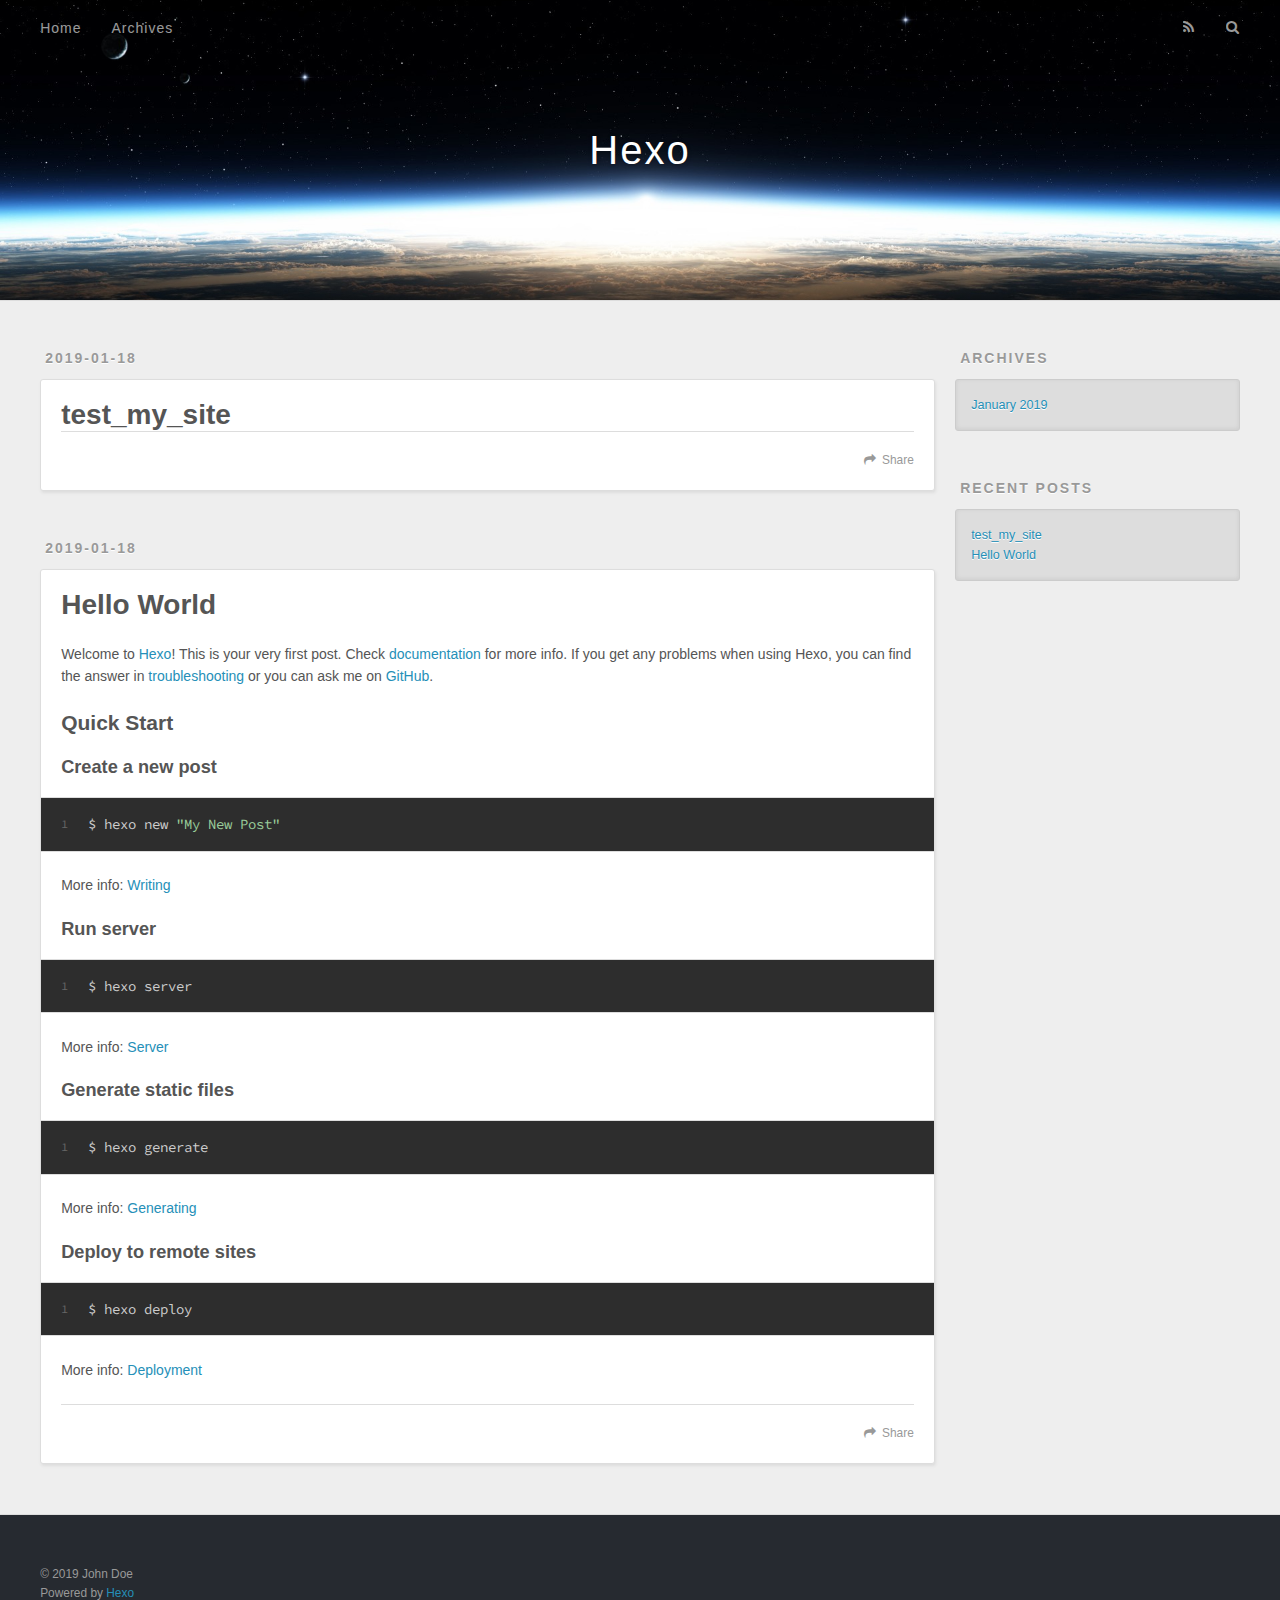
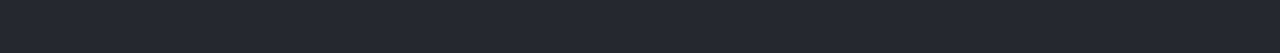
==== index.html @ 7ebee7bf "Site updated: 2019-01-18 16:05:52" ====
<!DOCTYPE html>
<html>
<head><meta name="generator" content="Hexo 3.8.0">
  <meta charset="utf-8">
  

  
  <title>Hexo</title>
  <meta name="viewport" content="width=device-width, initial-scale=1, maximum-scale=1">
  <meta property="og:type" content="website">
<meta property="og:title" content="Hexo">
<meta property="og:url" content="http://yoursite.com/index.html">
<meta property="og:site_name" content="Hexo">
<meta property="og:locale" content="default">
<meta name="twitter:card" content="summary">
<meta name="twitter:title" content="Hexo">
  
    <link rel="alternate" href="/atom.xml" title="Hexo" type="application/atom+xml">
  
  
    <link rel="icon" href="/favicon.png">
  
  
    <link href="//fonts.googleapis.com/css?family=Source+Code+Pro" rel="stylesheet" type="text/css">
  
  <link rel="stylesheet" href="/css/style.css">
</head>
</html>
<body>
  <div id="container">
    <div id="wrap">
      <header id="header">
  <div id="banner"></div>
  <div id="header-outer" class="outer">
    <div id="header-title" class="inner">
      <h1 id="logo-wrap">
        <a href="/" id="logo">Hexo</a>
      </h1>
      
    </div>
    <div id="header-inner" class="inner">
      <nav id="main-nav">
        <a id="main-nav-toggle" class="nav-icon"></a>
        
          <a class="main-nav-link" href="/">Home</a>
        
          <a class="main-nav-link" href="/archives">Archives</a>
        
      </nav>
      <nav id="sub-nav">
        
          <a id="nav-rss-link" class="nav-icon" href="/atom.xml" title="RSS Feed"></a>
        
        <a id="nav-search-btn" class="nav-icon" title="Search"></a>
      </nav>
      <div id="search-form-wrap">
        <form action="//google.com/search" method="get" accept-charset="UTF-8" class="search-form"><input type="search" name="q" class="search-form-input" placeholder="Search"><button type="submit" class="search-form-submit">&#xF002;</button><input type="hidden" name="sitesearch" value="http://yoursite.com"></form>
      </div>
    </div>
  </div>
</header>
      <div class="outer">
        <section id="main">
  
    <article id="post-test-my-site" class="article article-type-post" itemscope="" itemprop="blogPost">
  <div class="article-meta">
    <a href="/2019/01/18/test-my-site/" class="article-date">
  <time datetime="2019-01-18T02:14:24.000Z" itemprop="datePublished">2019-01-18</time>
</a>
    
  </div>
  <div class="article-inner">
    
    
      <header class="article-header">
        
  
    <h1 itemprop="name">
      <a class="article-title" href="/2019/01/18/test-my-site/">test_my_site</a>
    </h1>
  

      </header>
    
    <div class="article-entry" itemprop="articleBody">
      
        
      
    </div>
    <footer class="article-footer">
      <a data-url="http://yoursite.com/2019/01/18/test-my-site/" data-id="cjr1reoym0001m0z6n7vtz4sy" class="article-share-link">Share</a>
      
      
    </footer>
  </div>
  
</article>


  
    <article id="post-hello-world" class="article article-type-post" itemscope="" itemprop="blogPost">
  <div class="article-meta">
    <a href="/2019/01/18/hello-world/" class="article-date">
  <time datetime="2019-01-18T02:12:15.030Z" itemprop="datePublished">2019-01-18</time>
</a>
    
  </div>
  <div class="article-inner">
    
    
      <header class="article-header">
        
  
    <h1 itemprop="name">
      <a class="article-title" href="/2019/01/18/hello-world/">Hello World</a>
    </h1>
  

      </header>
    
    <div class="article-entry" itemprop="articleBody">
      
        <p>Welcome to <a href="https://hexo.io/" target="_blank" rel="noopener">Hexo</a>! This is your very first post. Check <a href="https://hexo.io/docs/" target="_blank" rel="noopener">documentation</a> for more info. If you get any problems when using Hexo, you can find the answer in <a href="https://hexo.io/docs/troubleshooting.html" target="_blank" rel="noopener">troubleshooting</a> or you can ask me on <a href="https://github.com/hexojs/hexo/issues" target="_blank" rel="noopener">GitHub</a>.</p>
<h2 id="Quick-Start"><a href="#Quick-Start" class="headerlink" title="Quick Start"></a>Quick Start</h2><h3 id="Create-a-new-post"><a href="#Create-a-new-post" class="headerlink" title="Create a new post"></a>Create a new post</h3><figure class="highlight bash"><table><tr><td class="gutter"><pre><span class="line">1</span><br></pre></td><td class="code"><pre><span class="line">$ hexo new <span class="string">"My New Post"</span></span><br></pre></td></tr></table></figure>
<p>More info: <a href="https://hexo.io/docs/writing.html" target="_blank" rel="noopener">Writing</a></p>
<h3 id="Run-server"><a href="#Run-server" class="headerlink" title="Run server"></a>Run server</h3><figure class="highlight bash"><table><tr><td class="gutter"><pre><span class="line">1</span><br></pre></td><td class="code"><pre><span class="line">$ hexo server</span><br></pre></td></tr></table></figure>
<p>More info: <a href="https://hexo.io/docs/server.html" target="_blank" rel="noopener">Server</a></p>
<h3 id="Generate-static-files"><a href="#Generate-static-files" class="headerlink" title="Generate static files"></a>Generate static files</h3><figure class="highlight bash"><table><tr><td class="gutter"><pre><span class="line">1</span><br></pre></td><td class="code"><pre><span class="line">$ hexo generate</span><br></pre></td></tr></table></figure>
<p>More info: <a href="https://hexo.io/docs/generating.html" target="_blank" rel="noopener">Generating</a></p>
<h3 id="Deploy-to-remote-sites"><a href="#Deploy-to-remote-sites" class="headerlink" title="Deploy to remote sites"></a>Deploy to remote sites</h3><figure class="highlight bash"><table><tr><td class="gutter"><pre><span class="line">1</span><br></pre></td><td class="code"><pre><span class="line">$ hexo deploy</span><br></pre></td></tr></table></figure>
<p>More info: <a href="https://hexo.io/docs/deployment.html" target="_blank" rel="noopener">Deployment</a></p>

      
    </div>
    <footer class="article-footer">
      <a data-url="http://yoursite.com/2019/01/18/hello-world/" data-id="cjr1reoye0000m0z6rgngy8fn" class="article-share-link">Share</a>
      
      
    </footer>
  </div>
  
</article>


  


</section>
        
          <aside id="sidebar">
  
    

  
    

  
    
  
    
  <div class="widget-wrap">
    <h3 class="widget-title">Archives</h3>
    <div class="widget">
      <ul class="archive-list"><li class="archive-list-item"><a class="archive-list-link" href="/archives/2019/01/">January 2019</a></li></ul>
    </div>
  </div>


  
    
  <div class="widget-wrap">
    <h3 class="widget-title">Recent Posts</h3>
    <div class="widget">
      <ul>
        
          <li>
            <a href="/2019/01/18/test-my-site/">test_my_site</a>
          </li>
        
          <li>
            <a href="/2019/01/18/hello-world/">Hello World</a>
          </li>
        
      </ul>
    </div>
  </div>

  
</aside>
        
      </div>
      <footer id="footer">
  
  <div class="outer">
    <div id="footer-info" class="inner">
      &copy; 2019 John Doe<br>
      Powered by <a href="http://hexo.io/" target="_blank">Hexo</a>
    </div>
  </div>
</footer>
    </div>
    <nav id="mobile-nav">
  
    <a href="/" class="mobile-nav-link">Home</a>
  
    <a href="/archives" class="mobile-nav-link">Archives</a>
  
</nav>
    

<script src="//ajax.googleapis.com/ajax/libs/jquery/2.0.3/jquery.min.js"></script>


  <link rel="stylesheet" href="/fancybox/jquery.fancybox.css">
  <script src="/fancybox/jquery.fancybox.pack.js"></script>


<script src="/js/script.js"></script>



  </div>
</body>
</html>
---- css/style.css ----
body {
  width: 100%;
}
body:before,
body:after {
  content: "";
  display: table;
}
body:after {
  clear: both;
}
html,
body,
div,
span,
applet,
object,
iframe,
h1,
h2,
h3,
h4,
h5,
h6,
p,
blockquote,
pre,
a,
abbr,
acronym,
address,
big,
cite,
code,
del,
dfn,
em,
img,
ins,
kbd,
q,
s,
samp,
small,
strike,
strong,
sub,
sup,
tt,
var,
dl,
dt,
dd,
ol,
ul,
li,
fieldset,
form,
label,
legend,
table,
caption,
tbody,
tfoot,
thead,
tr,
th,
td {
  margin: 0;
  padding: 0;
  border: 0;
  outline: 0;
  font-weight: inherit;
  font-style: inherit;
  font-family: inherit;
  font-size: 100%;
  vertical-align: baseline;
}
body {
  line-height: 1;
  color: #000;
  background: #fff;
}
ol,
ul {
  list-style: none;
}
table {
  border-collapse: separate;
  border-spacing: 0;
  vertical-align: middle;
}
caption,
th,
td {
  text-align: left;
  font-weight: normal;
  vertical-align: middle;
}
a img {
  border: none;
}
input,
button {
  margin: 0;
  padding: 0;
}
input::-moz-focus-inner,
button::-moz-focus-inner {
  border: 0;
  padding: 0;
}
@font-face {
  font-family: FontAwesome;
  font-style: normal;
  font-weight: normal;
  src: url("fonts/fontawesome-webfont.eot?v=#4.0.3");
  src: url("fonts/fontawesome-webfont.eot?#iefix&v=#4.0.3") format("embedded-opentype"), url("fonts/fontawesome-webfont.woff?v=#4.0.3") format("woff"), url("fonts/fontawesome-webfont.ttf?v=#4.0.3") format("truetype"), url("fonts/fontawesome-webfont.svg#fontawesomeregular?v=#4.0.3") format("svg");
}
html,
body,
#container {
  height: 100%;
}
body {
  background: #eee;
  font: 14px -apple-system, BlinkMacSystemFont, "Segoe UI", "Roboto", "Oxygen", "Ubuntu", "Cantarell", "Fira Sans", "Droid Sans", "Helvetica Neue", sans-serif;
  -webkit-text-size-adjust: 100%;
}
.outer {
  max-width: 1220px;
  margin: 0 auto;
  padding: 0 20px;
}
.outer:before,
.outer:after {
  content: "";
  display: table;
}
.outer:after {
  clear: both;
}
.inner {
  display: inline;
  float: left;
  width: 98.33333333333333%;
  margin: 0 0.833333333333333%;
}
.left,
.alignleft {
  float: left;
}
.right,
.alignright {
  float: right;
}
.clear {
  clear: both;
}
#container {
  position: relative;
}
.mobile-nav-on {
  overflow: hidden;
}
#wrap {
  height: 100%;
  width: 100%;
  position: absolute;
  top: 0;
  left: 0;
  -webkit-transition: 0.2s ease-out;
  -moz-transition: 0.2s ease-out;
  -ms-transition: 0.2s ease-out;
  transition: 0.2s ease-out;
  z-index: 1;
  background: #eee;
}
.mobile-nav-on #wrap {
  left: 280px;
}
@media screen and (min-width: 768px) {
  #main {
    display: inline;
    float: left;
    width: 73.33333333333333%;
    margin: 0 0.833333333333333%;
  }
}
.article-date,
.article-category-link,
.archive-year,
.widget-title {
  text-decoration: none;
  text-transform: uppercase;
  letter-spacing: 2px;
  color: #999;
  margin-bottom: 1em;
  margin-left: 5px;
  line-height: 1em;
  text-shadow: 0 1px #fff;
  font-weight: bold;
}
.article-inner,
.archive-article-inner {
  background: #fff;
  -webkit-box-shadow: 1px 2px 3px #ddd;
  box-shadow: 1px 2px 3px #ddd;
  border: 1px solid #ddd;
  border-radius: 3px;
}
.article-entry h1,
.widget h1 {
  font-size: 2em;
}
.article-entry h2,
.widget h2 {
  font-size: 1.5em;
}
.article-entry h3,
.widget h3 {
  font-size: 1.3em;
}
.article-entry h4,
.widget h4 {
  font-size: 1.2em;
}
.article-entry h5,
.widget h5 {
  font-size: 1em;
}
.article-entry h6,
.widget h6 {
  font-size: 1em;
  color: #999;
}
.article-entry hr,
.widget hr {
  border: 1px dashed #ddd;
}
.article-entry strong,
.widget strong {
  font-weight: bold;
}
.article-entry em,
.widget em,
.article-entry cite,
.widget cite {
  font-style: italic;
}
.article-entry sup,
.widget sup,
.article-entry sub,
.widget sub {
  font-size: 0.75em;
  line-height: 0;
  position: relative;
  vertical-align: baseline;
}
.article-entry sup,
.widget sup {
  top: -0.5em;
}
.article-entry sub,
.widget sub {
  bottom: -0.2em;
}
.article-entry small,
.widget small {
  font-size: 0.85em;
}
.article-entry acronym,
.widget acronym,
.article-entry abbr,
.widget abbr {
  border-bottom: 1px dotted;
}
.article-entry ul,
.widget ul,
.article-entry ol,
.widget ol,
.article-entry dl,
.widget dl {
  margin: 0 20px;
  line-height: 1.6em;
}
.article-entry ul ul,
.widget ul ul,
.article-entry ol ul,
.widget ol ul,
.article-entry ul ol,
.widget ul ol,
.article-entry ol ol,
.widget ol ol {
  margin-top: 0;
  margin-bottom: 0;
}
.article-entry ul,
.widget ul {
  list-style: disc;
}
.article-entry ol,
.widget ol {
  list-style: decimal;
}
.article-entry dt,
.widget dt {
  font-weight: bold;
}
#header {
  height: 300px;
  position: relative;
  border-bottom: 1px solid #ddd;
}
#header:before,
#header:after {
  content: "";
  position: absolute;
  left: 0;
  right: 0;
  height: 40px;
}
#header:before {
  top: 0;
  background: -webkit-linear-gradient(rgba(0,0,0,0.2), transparent);
  background: -moz-linear-gradient(rgba(0,0,0,0.2), transparent);
  background: -ms-linear-gradient(rgba(0,0,0,0.2), transparent);
  background: linear-gradient(rgba(0,0,0,0.2), transparent);
}
#header:after {
  bottom: 0;
  background: -webkit-linear-gradient(transparent, rgba(0,0,0,0.2));
  background: -moz-linear-gradient(transparent, rgba(0,0,0,0.2));
  background: -ms-linear-gradient(transparent, rgba(0,0,0,0.2));
  background: linear-gradient(transparent, rgba(0,0,0,0.2));
}
#header-outer {
  height: 100%;
  position: relative;
}
#header-inner {
  position: relative;
  overflow: hidden;
}
#banner {
  position: absolute;
  top: 0;
  left: 0;
  width: 100%;
  height: 100%;
  background: url("images/banner.jpg") center #000;
  -webkit-background-size: cover;
  -moz-background-size: cover;
  background-size: cover;
  z-index: -1;
}
#header-title {
  text-align: center;
  height: 40px;
  position: absolute;
  top: 50%;
  left: 0;
  margin-top: -20px;
}
#logo,
#subtitle {
  text-decoration: none;
  color: #fff;
  font-weight: 300;
  text-shadow: 0 1px 4px rgba(0,0,0,0.3);
}
#logo {
  font-size: 40px;
  line-height: 40px;
  letter-spacing: 2px;
}
#subtitle {
  font-size: 16px;
  line-height: 16px;
  letter-spacing: 1px;
}
#subtitle-wrap {
  margin-top: 16px;
}
#main-nav {
  float: left;
  margin-left: -15px;
}
.nav-icon,
.main-nav-link {
  float: left;
  color: #fff;
  opacity: 0.6;
  text-decoration: none;
  text-shadow: 0 1px rgba(0,0,0,0.2);
  -webkit-transition: opacity 0.2s;
  -moz-transition: opacity 0.2s;
  -ms-transition: opacity 0.2s;
  transition: opacity 0.2s;
  display: block;
  padding: 20px 15px;
}
.nav-icon:hover,
.main-nav-link:hover {
  opacity: 1;
}
.nav-icon {
  font-family: FontAwesome;
  text-align: center;
  font-size: 14px;
  width: 14px;
  height: 14px;
  padding: 20px 15px;
  position: relative;
  cursor: pointer;
}
.main-nav-link {
  font-weight: 300;
  letter-spacing: 1px;
}
@media screen and (max-width: 479px) {
  .main-nav-link {
    display: none;
  }
}
#main-nav-toggle {
  display: none;
}
#main-nav-toggle:before {
  content: "\f0c9";
}
@media screen and (max-width: 479px) {
  #main-nav-toggle {
    display: block;
  }
}
#sub-nav {
  float: right;
  margin-right: -15px;
}
#nav-rss-link:before {
  content: "\f09e";
}
#nav-search-btn:before {
  content: "\f002";
}
#search-form-wrap {
  position: absolute;
  top: 15px;
  width: 150px;
  height: 30px;
  right: -150px;
  opacity: 0;
  -webkit-transition: 0.2s ease-out;
  -moz-transition: 0.2s ease-out;
  -ms-transition: 0.2s ease-out;
  transition: 0.2s ease-out;
}
#search-form-wrap.on {
  opacity: 1;
  right: 0;
}
@media screen and (max-width: 479px) {
  #search-form-wrap {
    width: 100%;
    right: -100%;
  }
}
.search-form {
  position: absolute;
  top: 0;
  left: 0;
  right: 0;
  background: #fff;
  padding: 5px 15px;
  border-radius: 15px;
  -webkit-box-shadow: 0 0 10px rgba(0,0,0,0.3);
  box-shadow: 0 0 10px rgba(0,0,0,0.3);
}
.search-form-input {
  border: none;
  background: none;
  color: #555;
  width: 100%;
  font: 13px -apple-system, BlinkMacSystemFont, "Segoe UI", "Roboto", "Oxygen", "Ubuntu", "Cantarell", "Fira Sans", "Droid Sans", "Helvetica Neue", sans-serif;
  outline: none;
}
.search-form-input::-webkit-search-results-decoration,
.search-form-input::-webkit-search-cancel-button {
  -webkit-appearance: none;
}
.search-form-submit {
  position: absolute;
  top: 50%;
  right: 10px;
  margin-top: -7px;
  font: 13px FontAwesome;
  border: none;
  background: none;
  color: #bbb;
  cursor: pointer;
}
.search-form-submit:hover,
.search-form-submit:focus {
  color: #777;
}
.article {
  margin: 50px 0;
}
.article-inner {
  overflow: hidden;
}
.article-meta:before,
.article-meta:after {
  content: "";
  display: table;
}
.article-meta:after {
  clear: both;
}
.article-date {
  float: left;
}
.article-category {
  float: left;
  line-height: 1em;
  color: #ccc;
  text-shadow: 0 1px #fff;
  margin-left: 8px;
}
.article-category:before {
  content: "\2022";
}
.article-category-link {
  margin: 0 12px 1em;
}
.article-header {
  padding: 20px 20px 0;
}
.article-title {
  text-decoration: none;
  font-size: 2em;
  font-weight: bold;
  color: #555;
  line-height: 1.1em;
  -webkit-transition: color 0.2s;
  -moz-transition: color 0.2s;
  -ms-transition: color 0.2s;
  transition: color 0.2s;
}
a.article-title:hover {
  color: #258fb8;
}
.article-entry {
  color: #555;
  padding: 0 20px;
}
.article-entry:before,
.article-entry:after {
  content: "";
  display: table;
}
.article-entry:after {
  clear: both;
}
.article-entry p,
.article-entry table {
  line-height: 1.6em;
  margin: 1.6em 0;
}
.article-entry h1,
.article-entry h2,
.article-entry h3,
.article-entry h4,
.article-entry h5,
.article-entry h6 {
  font-weight: bold;
}
.article-entry h1,
.article-entry h2,
.article-entry h3,
.article-entry h4,
.article-entry h5,
.article-entry h6 {
  line-height: 1.1em;
  margin: 1.1em 0;
}
.article-entry a {
  color: #258fb8;
  text-decoration: none;
}
.article-entry a:hover {
  text-decoration: underline;
}
.article-entry ul,
.article-entry ol,
.article-entry dl {
  margin-top: 1.6em;
  margin-bottom: 1.6em;
}
.article-entry img,
.article-entry video {
  max-width: 100%;
  height: auto;
  display: block;
  margin: auto;
}
.article-entry iframe {
  border: none;
}
.article-entry table {
  width: 100%;
  border-collapse: collapse;
  border-spacing: 0;
}
.article-entry th {
  font-weight: bold;
  border-bottom: 3px solid #ddd;
  padding-bottom: 0.5em;
}
.article-entry td {
  border-bottom: 1px solid #ddd;
  padding: 10px 0;
}
.article-entry blockquote {
  font-family: Georgia, "Times New Roman", serif;
  font-size: 1.4em;
  margin: 1.6em 20px;
  text-align: center;
}
.article-entry blockquote footer {
  font-size: 14px;
  margin: 1.6em 0;
  font-family: -apple-system, BlinkMacSystemFont, "Segoe UI", "Roboto", "Oxygen", "Ubuntu", "Cantarell", "Fira Sans", "Droid Sans", "Helvetica Neue", sans-serif;
}
.article-entry blockquote footer cite:before {
  content: "—";
  padding: 0 0.5em;
}
.article-entry .pullquote {
  text-align: left;
  width: 45%;
  margin: 0;
}
.article-entry .pullquote.left {
  margin-left: 0.5em;
  margin-right: 1em;
}
.article-entry .pullquote.right {
  margin-right: 0.5em;
  margin-left: 1em;
}
.article-entry .caption {
  color: #999;
  display: block;
  font-size: 0.9em;
  margin-top: 0.5em;
  position: relative;
  text-align: center;
}
.article-entry .video-container {
  position: relative;
  padding-top: 56.25%;
  height: 0;
  overflow: hidden;
}
.article-entry .video-container iframe,
.article-entry .video-container object,
.article-entry .video-container embed {
  position: absolute;
  top: 0;
  left: 0;
  width: 100%;
  height: 100%;
  margin-top: 0;
}
.article-more-link a {
  display: inline-block;
  line-height: 1em;
  padding: 6px 15px;
  border-radius: 15px;
  background: #eee;
  color: #999;
  text-shadow: 0 1px #fff;
  text-decoration: none;
}
.article-more-link a:hover {
  background: #258fb8;
  color: #fff;
  text-decoration: none;
  text-shadow: 0 1px #1e7293;
}
.article-footer {
  font-size: 0.85em;
  line-height: 1.6em;
  border-top: 1px solid #ddd;
  padding-top: 1.6em;
  margin: 0 20px 20px;
}
.article-footer:before,
.article-footer:after {
  content: "";
  display: table;
}
.article-footer:after {
  clear: both;
}
.article-footer a {
  color: #999;
  text-decoration: none;
}
.article-footer a:hover {
  color: #555;
}
.article-tag-list-item {
  float: left;
  margin-right: 10px;
}
.article-tag-list-link:before {
  content: "#";
}
.article-comment-link {
  float: right;
}
.article-comment-link:before {
  content: "\f075";
  font-family: FontAwesome;
  padding-right: 8px;
}
.article-share-link {
  cursor: pointer;
  float: right;
  margin-left: 20px;
}
.article-share-link:before {
  content: "\f064";
  font-family: FontAwesome;
  padding-right: 6px;
}
#article-nav {
  position: relative;
}
#article-nav:before,
#article-nav:after {
  content: "";
  display: table;
}
#article-nav:after {
  clear: both;
}
@media screen and (min-width: 768px) {
  #article-nav {
    margin: 50px 0;
  }
  #article-nav:before {
    width: 8px;
    height: 8px;
    position: absolute;
    top: 50%;
    left: 50%;
    margin-top: -4px;
    margin-left: -4px;
    content: "";
    border-radius: 50%;
    background: #ddd;
    -webkit-box-shadow: 0 1px 2px #fff;
    box-shadow: 0 1px 2px #fff;
  }
}
.article-nav-link-wrap {
  text-decoration: none;
  text-shadow: 0 1px #fff;
  color: #999;
  -webkit-box-sizing: border-box;
  -moz-box-sizing: border-box;
  box-sizing: border-box;
  margin-top: 50px;
  text-align: center;
  display: block;
}
.article-nav-link-wrap:hover {
  color: #555;
}
@media screen and (min-width: 768px) {
  .article-nav-link-wrap {
    width: 50%;
    margin-top: 0;
  }
}
@media screen and (min-width: 768px) {
  #article-nav-newer {
    float: left;
    text-align: right;
    padding-right: 20px;
  }
}
@media screen and (min-width: 768px) {
  #article-nav-older {
    float: right;
    text-align: left;
    padding-left: 20px;
  }
}
.article-nav-caption {
  text-transform: uppercase;
  letter-spacing: 2px;
  color: #ddd;
  line-height: 1em;
  font-weight: bold;
}
#article-nav-newer .article-nav-caption {
  margin-right: -2px;
}
.article-nav-title {
  font-size: 0.85em;
  line-height: 1.6em;
  margin-top: 0.5em;
}
.article-share-box {
  position: absolute;
  display: none;
  background: #fff;
  -webkit-box-shadow: 1px 2px 10px rgba(0,0,0,0.2);
  box-shadow: 1px 2px 10px rgba(0,0,0,0.2);
  border-radius: 3px;
  margin-left: -145px;
  overflow: hidden;
  z-index: 1;
}
.article-share-box.on {
  display: block;
}
.article-share-input {
  width: 100%;
  background: none;
  -webkit-box-sizing: border-box;
  -moz-box-sizing: border-box;
  box-sizing: border-box;
  font: 14px -apple-system, BlinkMacSystemFont, "Segoe UI", "Roboto", "Oxygen", "Ubuntu", "Cantarell", "Fira Sans", "Droid Sans", "Helvetica Neue", sans-serif;
  padding: 0 15px;
  color: #555;
  outline: none;
  border: 1px solid #ddd;
  border-radius: 3px 3px 0 0;
  height: 36px;
  line-height: 36px;
}
.article-share-links {
  background: #eee;
}
.article-share-links:before,
.article-share-links:after {
  content: "";
  display: table;
}
.article-share-links:after {
  clear: both;
}
.article-share-twitter,
.article-share-facebook,
.article-share-pinterest,
.article-share-google {
  width: 50px;
  height: 36px;
  display: block;
  float: left;
  position: relative;
  color: #999;
  text-shadow: 0 1px #fff;
}
.article-share-twitter:before,
.article-share-facebook:before,
.article-share-pinterest:before,
.article-share-google:before {
  font-size: 20px;
  font-family: FontAwesome;
  width: 20px;
  height: 20px;
  position: absolute;
  top: 50%;
  left: 50%;
  margin-top: -10px;
  margin-left: -10px;
  text-align: center;
}
.article-share-twitter:hover,
.article-share-facebook:hover,
.article-share-pinterest:hover,
.article-share-google:hover {
  color: #fff;
}
.article-share-twitter:before {
  content: "\f099";
}
.article-share-twitter:hover {
  background: #00aced;
  text-shadow: 0 1px #008abe;
}
.article-share-facebook:before {
  content: "\f09a";
}
.article-share-facebook:hover {
  background: #3b5998;
  text-shadow: 0 1px #2f477a;
}
.article-share-pinterest:before {
  content: "\f0d2";
}
.article-share-pinterest:hover {
  background: #cb2027;
  text-shadow: 0 1px #a21a1f;
}
.article-share-google:before {
  content: "\f0d5";
}
.article-share-google:hover {
  background: #dd4b39;
  text-shadow: 0 1px #be3221;
}
.article-gallery {
  background: #000;
  position: relative;
}
.article-gallery-photos {
  position: relative;
  overflow: hidden;
}
.article-gallery-img {
  display: none;
  max-width: 100%;
}
.article-gallery-img:first-child {
  display: block;
}
.article-gallery-img.loaded {
  position: absolute;
  display: block;
}
.article-gallery-img img {
  display: block;
  max-width: 100%;
  margin: 0 auto;
}
#comments {
  background: #fff;
  -webkit-box-shadow: 1px 2px 3px #ddd;
  box-shadow: 1px 2px 3px #ddd;
  padding: 20px;
  border: 1px solid #ddd;
  border-radius: 3px;
  margin: 50px 0;
}
#comments a {
  color: #258fb8;
}
.archives-wrap {
  margin: 50px 0;
}
.archives:before,
.archives:after {
  content: "";
  display: table;
}
.archives:after {
  clear: both;
}
.archive-year-wrap {
  margin-bottom: 1em;
}
.archives {
  -webkit-column-gap: 10px;
  -moz-column-gap: 10px;
  column-gap: 10px;
}
@media screen and (min-width: 480px) and (max-width: 767px) {
  .archives {
    -webkit-column-count: 2;
    -moz-column-count: 2;
    column-count: 2;
  }
}
@media screen and (min-width: 768px) {
  .archives {
    -webkit-column-count: 3;
    -moz-column-count: 3;
    column-count: 3;
  }
}
.archive-article {
  -webkit-column-break-inside: avoid;
  page-break-inside: avoid;
  overflow: hidden;
  break-inside: avoid-column;
}
.archive-article-inner {
  padding: 10px;
  margin-bottom: 15px;
}
.archive-article-title {
  text-decoration: none;
  font-weight: bold;
  color: #555;
  -webkit-transition: color 0.2s;
  -moz-transition: color 0.2s;
  -ms-transition: color 0.2s;
  transition: color 0.2s;
  line-height: 1.6em;
}
.archive-article-title:hover {
  color: #258fb8;
}
.archive-article-footer {
  margin-top: 1em;
}
.archive-article-date {
  color: #999;
  text-decoration: none;
  font-size: 0.85em;
  line-height: 1em;
  margin-bottom: 0.5em;
  display: block;
}
#page-nav {
  margin: 50px auto;
  background: #fff;
  -webkit-box-shadow: 1px 2px 3px #ddd;
  box-shadow: 1px 2px 3px #ddd;
  border: 1px solid #ddd;
  border-radius: 3px;
  text-align: center;
  color: #999;
  overflow: hidden;
}
#page-nav:before,
#page-nav:after {
  content: "";
  display: table;
}
#page-nav:after {
  clear: both;
}
#page-nav a,
#page-nav span {
  padding: 10px 20px;
  line-height: 1;
  height: 2ex;
}
#page-nav a {
  color: #999;
  text-decoration: none;
}
#page-nav a:hover {
  background: #999;
  color: #fff;
}
#page-nav .prev {
  float: left;
}
#page-nav .next {
  float: right;
}
#page-nav .page-number {
  display: inline-block;
}
@media screen and (max-width: 479px) {
  #page-nav .page-number {
    display: none;
  }
}
#page-nav .current {
  color: #555;
  font-weight: bold;
}
#page-nav .space {
  color: #ddd;
}
#footer {
  background: #262a30;
  padding: 50px 0;
  border-top: 1px solid #ddd;
  color: #999;
}
#footer a {
  color: #258fb8;
  text-decoration: none;
}
#footer a:hover {
  text-decoration: underline;
}
#footer-info {
  line-height: 1.6em;
  font-size: 0.85em;
}
.article-entry pre,
.article-entry .highlight {
  background: #2d2d2d;
  margin: 0 -20px;
  padding: 15px 20px;
  border-style: solid;
  border-color: #ddd;
  border-width: 1px 0;
  overflow: auto;
  color: #ccc;
  line-height: 22.400000000000002px;
}
.article-entry .highlight .gutter pre,
.article-entry .gist .gist-file .gist-data .line-numbers {
  color: #666;
  font-size: 0.85em;
}
.article-entry pre,
.article-entry code {
  font-family: "Source Code Pro", Consolas, Monaco, Menlo, Consolas, monospace;
}
.article-entry code {
  background: #eee;
  text-shadow: 0 1px #fff;
  padding: 0 0.3em;
}
.article-entry pre code {
  background: none;
  text-shadow: none;
  padding: 0;
}
.article-entry .highlight pre {
  border: none;
  margin: 0;
  padding: 0;
}
.article-entry .highlight table {
  margin: 0;
  width: auto;
}
.article-entry .highlight td {
  border: none;
  padding: 0;
}
.article-entry .highlight figcaption {
  font-size: 0.85em;
  color: #999;
  line-height: 1em;
  margin-bottom: 1em;
}
.article-entry .highlight figcaption:before,
.article-entry .highlight figcaption:after {
  content: "";
  display: table;
}
.article-entry .highlight figcaption:after {
  clear: both;
}
.article-entry .highlight figcaption a {
  float: right;
}
.article-entry .highlight .gutter pre {
  text-align: right;
  padding-right: 20px;
}
.article-entry .highlight .line {
  height: 22.400000000000002px;
}
.article-entry .highlight .line.marked {
  background: #515151;
}
.article-entry .gist {
  margin: 0 -20px;
  border-style: solid;
  border-color: #ddd;
  border-width: 1px 0;
  background: #2d2d2d;
  padding: 15px 20px 15px 0;
}
.article-entry .gist .gist-file {
  border: none;
  font-family: "Source Code Pro", Consolas, Monaco, Menlo, Consolas, monospace;
  margin: 0;
}
.article-entry .gist .gist-file .gist-data {
  background: none;
  border: none;
}
.article-entry .gist .gist-file .gist-data .line-numbers {
  background: none;
  border: none;
  padding: 0 20px 0 0;
}
.article-entry .gist .gist-file .gist-data .line-data {
  padding: 0 !important;
}
.article-entry .gist .gist-file .highlight {
  margin: 0;
  padding: 0;
  border: none;
}
.article-entry .gist .gist-file .gist-meta {
  background: #2d2d2d;
  color: #999;
  font: 0.85em -apple-system, BlinkMacSystemFont, "Segoe UI", "Roboto", "Oxygen", "Ubuntu", "Cantarell", "Fira Sans", "Droid Sans", "Helvetica Neue", sans-serif;
  text-shadow: 0 0;
  padding: 0;
  margin-top: 1em;
  margin-left: 20px;
}
.article-entry .gist .gist-file .gist-meta a {
  color: #258fb8;
  font-weight: normal;
}
.article-entry .gist .gist-file .gist-meta a:hover {
  text-decoration: underline;
}
pre .comment,
pre .title {
  color: #999;
}
pre .variable,
pre .attribute,
pre .tag,
pre .regexp,
pre .ruby .constant,
pre .xml .tag .title,
pre .xml .pi,
pre .xml .doctype,
pre .html .doctype,
pre .css .id,
pre .css .class,
pre .css .pseudo {
  color: #f2777a;
}
pre .number,
pre .preprocessor,
pre .built_in,
pre .literal,
pre .params,
pre .constant {
  color: #f99157;
}
pre .class,
pre .ruby .class .title,
pre .css .rules .attribute {
  color: #9c9;
}
pre .string,
pre .value,
pre .inheritance,
pre .header,
pre .ruby .symbol,
pre .xml .cdata {
  color: #9c9;
}
pre .css .hexcolor {
  color: #6cc;
}
pre .function,
pre .python .decorator,
pre .python .title,
pre .ruby .function .title,
pre .ruby .title .keyword,
pre .perl .sub,
pre .javascript .title,
pre .coffeescript .title {
  color: #69c;
}
pre .keyword,
pre .javascript .function {
  color: #c9c;
}
@media screen and (max-width: 479px) {
  #mobile-nav {
    position: absolute;
    top: 0;
    left: 0;
    width: 280px;
    height: 100%;
    background: #191919;
    border-right: 1px solid #fff;
  }
}
@media screen and (max-width: 479px) {
  .mobile-nav-link {
    display: block;
    color: #999;
    text-decoration: none;
    padding: 15px 20px;
    font-weight: bold;
  }
  .mobile-nav-link:hover {
    color: #fff;
  }
}
@media screen and (min-width: 768px) {
  #sidebar {
    display: inline;
    float: left;
    width: 23.333333333333332%;
    margin: 0 0.833333333333333%;
  }
}
.widget-wrap {
  margin: 50px 0;
}
.widget {
  color: #777;
  text-shadow: 0 1px #fff;
  background: #ddd;
  -webkit-box-shadow: 0 -1px 4px #ccc inset;
  box-shadow: 0 -1px 4px #ccc inset;
  border: 1px solid #ccc;
  padding: 15px;
  border-radius: 3px;
}
.widget a {
  color: #258fb8;
  text-decoration: none;
}
.widget a:hover {
  text-decoration: underline;
}
.widget ul ul,
.widget ol ul,
.widget dl ul,
.widget ul ol,
.widget ol ol,
.widget dl ol,
.widget ul dl,
.widget ol dl,
.widget dl dl {
  margin-left: 15px;
  list-style: disc;
}
.widget {
  line-height: 1.6em;
  word-wrap: break-word;
  font-size: 0.9em;
}
.widget ul,
.widget ol {
  list-style: none;
  margin: 0;
}
.widget ul ul,
.widget ol ul,
.widget ul ol,
.widget ol ol {
  margin: 0 20px;
}
.widget ul ul,
.widget ol ul {
  list-style: disc;
}
.widget ul ol,
.widget ol ol {
  list-style: decimal;
}
.category-list-count,
.tag-list-count,
.archive-list-count {
  padding-left: 5px;
  color: #999;
  font-size: 0.85em;
}
.category-list-count:before,
.tag-list-count:before,
.archive-list-count:before {
  content: "(";
}
.category-list-count:after,
.tag-list-count:after,
.archive-list-count:after {
  content: ")";
}
.tagcloud a {
  margin-right: 5px;
  display: inline-block;
}
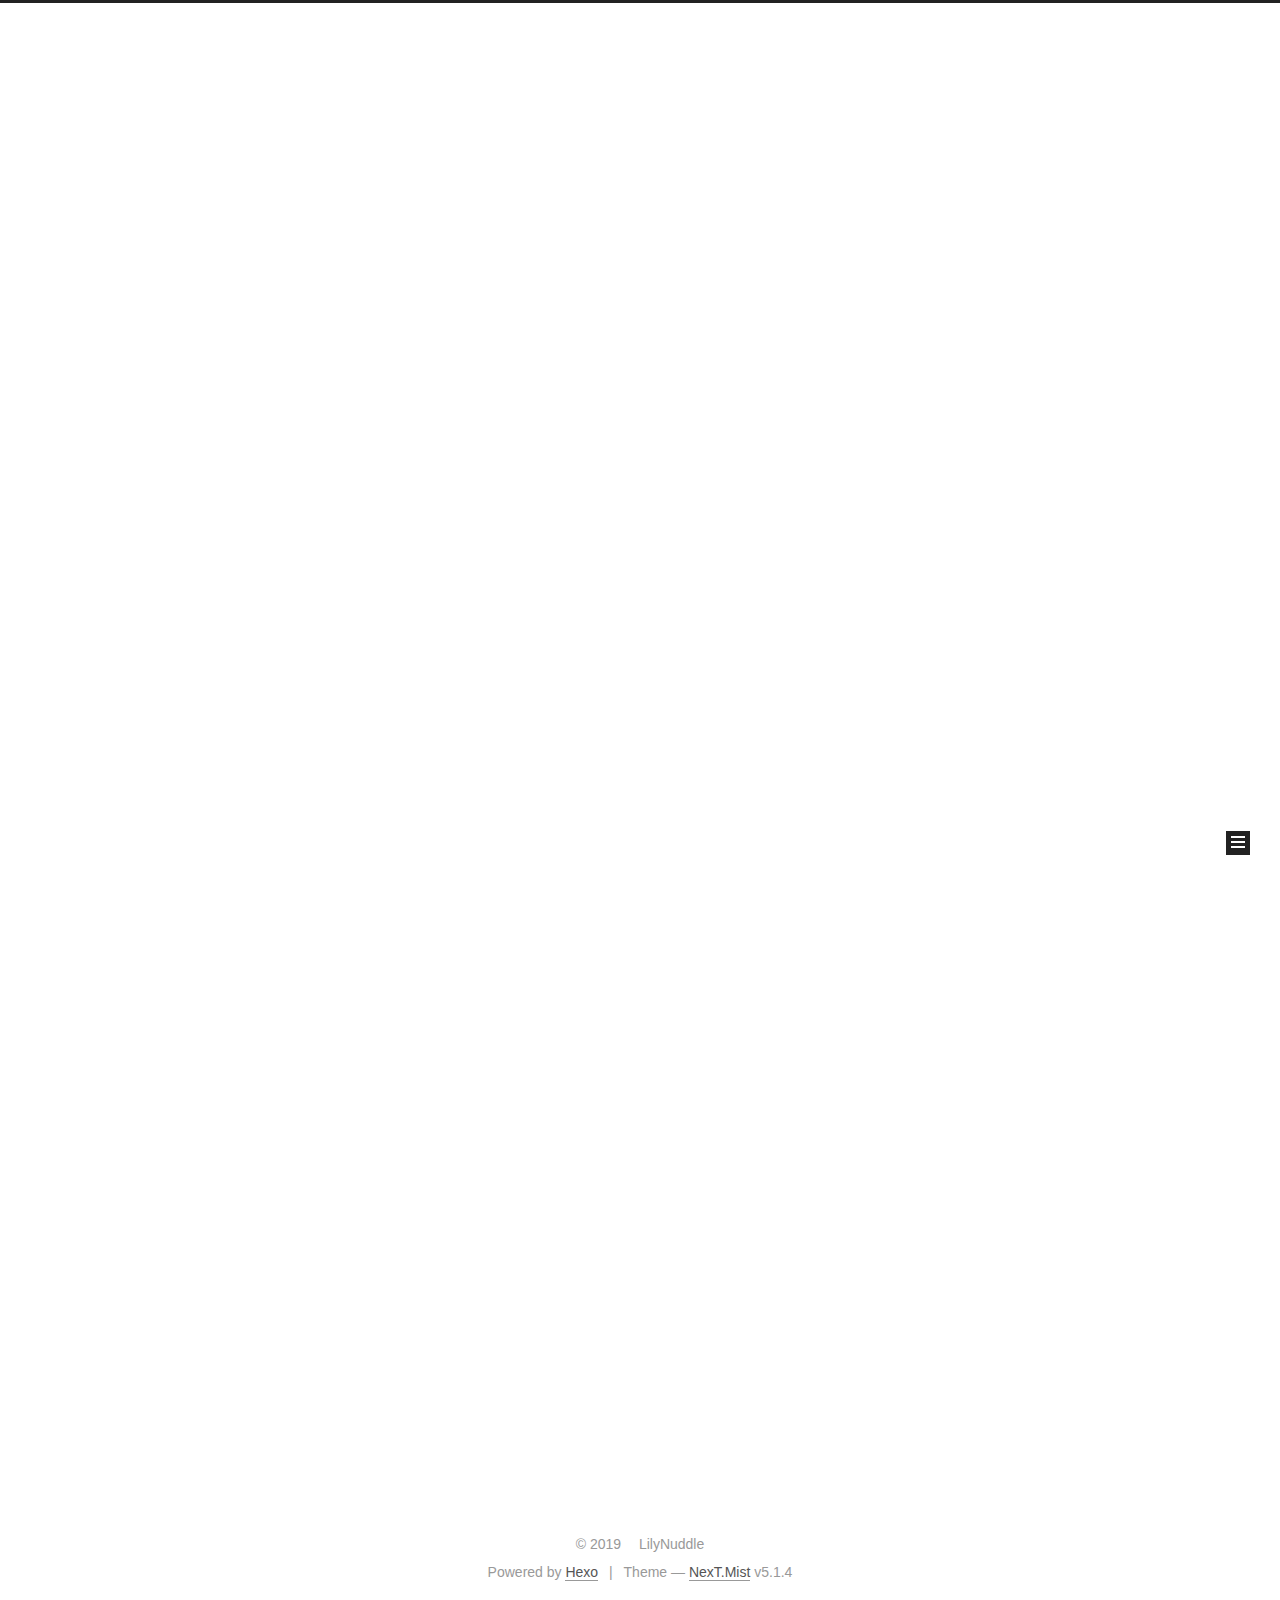
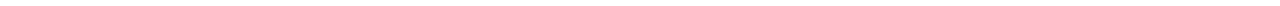
==== commit 587adce2: "Site updated: 2019-09-20 15:23:48" ====
--- a/index.html
+++ b/index.html
@@ -1,126 +1,425 @@
 <!DOCTYPE html>
-<html>
+
+
+
+  
+
+
+<html class="theme-next mist use-motion" lang="">
 <head><meta name="generator" content="Hexo 3.8.0">
-  <meta charset="utf-8">
-  
-
-  
-  <title>Hexo</title>
-  <meta name="viewport" content="width=device-width, initial-scale=1, maximum-scale=1">
-  <meta property="og:type" content="website">
+  <meta charset="UTF-8">
+<meta http-equiv="X-UA-Compatible" content="IE=edge">
+<meta name="viewport" content="width=device-width, initial-scale=1, maximum-scale=1">
+<meta name="theme-color" content="#222">
+
+
+
+
+
+
+
+
+
+<meta http-equiv="Cache-Control" content="no-transform">
+<meta http-equiv="Cache-Control" content="no-siteapp">
+
+
+
+
+
+
+
+
+
+
+
+
+
+
+
+
+  
+  
+  <link href="/lib/fancybox/source/jquery.fancybox.css?v=2.1.5" rel="stylesheet" type="text/css">
+
+
+
+
+
+
+
+<link href="/lib/font-awesome/css/font-awesome.min.css?v=4.6.2" rel="stylesheet" type="text/css">
+
+<link href="/css/main.css?v=5.1.4" rel="stylesheet" type="text/css">
+
+
+  <link rel="apple-touch-icon" sizes="180x180" href="/images/apple-touch-icon-next.png?v=5.1.4">
+
+
+  <link rel="icon" type="image/png" sizes="32x32" href="/images/favicon-32x32-next.png?v=5.1.4">
+
+
+  <link rel="icon" type="image/png" sizes="16x16" href="/images/favicon-16x16-next.png?v=5.1.4">
+
+
+  <link rel="mask-icon" href="/images/logo.svg?v=5.1.4" color="#222">
+
+
+
+
+
+  <meta name="keywords" content="Hexo, NexT">
+
+
+
+
+
+
+
+
+
+
+<meta property="og:type" content="website">
 <meta property="og:title" content="Hexo">
 <meta property="og:url" content="http://yoursite.com/index.html">
 <meta property="og:site_name" content="Hexo">
 <meta property="og:locale" content="default">
 <meta name="twitter:card" content="summary">
 <meta name="twitter:title" content="Hexo">
-  
-    <link rel="alternate" href="/atom.xml" title="Hexo" type="application/atom+xml">
-  
-  
-    <link rel="icon" href="/favicon.png">
-  
-  
-    <link href="//fonts.googleapis.com/css?family=Source+Code+Pro" rel="stylesheet" type="text/css">
-  
-  <link rel="stylesheet" href="/css/style.css">
+
+
+
+<script type="text/javascript" id="hexo.configurations">
+  var NexT = window.NexT || {};
+  var CONFIG = {
+    root: '/',
+    scheme: 'Mist',
+    version: '5.1.4',
+    sidebar: {"position":"left","display":"post","offset":12,"b2t":false,"scrollpercent":false,"onmobile":false},
+    fancybox: true,
+    tabs: true,
+    motion: {"enable":true,"async":false,"transition":{"post_block":"fadeIn","post_header":"slideDownIn","post_body":"slideDownIn","coll_header":"slideLeftIn","sidebar":"slideUpIn"}},
+    duoshuo: {
+      userId: '0',
+      author: 'Author'
+    },
+    algolia: {
+      applicationID: '',
+      apiKey: '',
+      indexName: '',
+      hits: {"per_page":10},
+      labels: {"input_placeholder":"Search for Posts","hits_empty":"We didn't find any results for the search: ${query}","hits_stats":"${hits} results found in ${time} ms"}
+    }
+  };
+</script>
+
+
+
+  <link rel="canonical" href="http://yoursite.com/">
+
+
+
+
+
+  <title>Hexo</title>
+  
+
+
+
+
+
+
+
+
 </head>
-</html>
-<body>
-  <div id="container">
-    <div id="wrap">
-      <header id="header">
-  <div id="banner"></div>
-  <div id="header-outer" class="outer">
-    <div id="header-title" class="inner">
-      <h1 id="logo-wrap">
-        <a href="/" id="logo">Hexo</a>
-      </h1>
-      
+
+<body itemscope="" itemtype="http://schema.org/WebPage" lang="default">
+
+  
+  
+    
+  
+
+  <div class="container sidebar-position-left 
+  page-home">
+    <div class="headband"></div>
+
+    <header id="header" class="header" itemscope="" itemtype="http://schema.org/WPHeader">
+      <div class="header-inner"><div class="site-brand-wrapper">
+  <div class="site-meta ">
+    
+
+    <div class="custom-logo-site-title">
+      <a href="/" class="brand" rel="start">
+        <span class="logo-line-before"><i></i></span>
+        <span class="site-title">Hexo</span>
+        <span class="logo-line-after"><i></i></span>
+      </a>
     </div>
-    <div id="header-inner" class="inner">
-      <nav id="main-nav">
-        <a id="main-nav-toggle" class="nav-icon"></a>
-        
-          <a class="main-nav-link" href="/">Home</a>
-        
-          <a class="main-nav-link" href="/archives">Archives</a>
-        
-      </nav>
-      <nav id="sub-nav">
-        
-          <a id="nav-rss-link" class="nav-icon" href="/atom.xml" title="RSS Feed"></a>
-        
-        <a id="nav-search-btn" class="nav-icon" title="Search"></a>
-      </nav>
-      <div id="search-form-wrap">
-        <form action="//google.com/search" method="get" accept-charset="UTF-8" class="search-form"><input type="search" name="q" class="search-form-input" placeholder="Search"><button type="submit" class="search-form-submit">&#xF002;</button><input type="hidden" name="sitesearch" value="http://yoursite.com"></form>
-      </div>
+      
+        <p class="site-subtitle"></p>
+      
+  </div>
+
+  <div class="site-nav-toggle">
+    <button>
+      <span class="btn-bar"></span>
+      <span class="btn-bar"></span>
+      <span class="btn-bar"></span>
+    </button>
+  </div>
+</div>
+
+<nav class="site-nav">
+  
+
+  
+    <ul id="menu" class="menu">
+      
+        
+        <li class="menu-item menu-item-home">
+          <a href="/" rel="section">
+            
+              <i class="menu-item-icon fa fa-fw fa-home"></i> <br>
+            
+            Home
+          </a>
+        </li>
+      
+        
+        <li class="menu-item menu-item-archives">
+          <a href="/archives/" rel="section">
+            
+              <i class="menu-item-icon fa fa-fw fa-archive"></i> <br>
+            
+            Archives
+          </a>
+        </li>
+      
+
+      
+    </ul>
+  
+
+  
+</nav>
+
+
+
+ </div>
+    </header>
+
+    <main id="main" class="main">
+      <div class="main-inner">
+        <div class="content-wrap">
+          <div id="content" class="content">
+            
+  <section id="posts" class="posts-expand">
+    
+      
+
+  
+
+  
+  
+  
+
+  <article class="post post-type-normal" itemscope="" itemtype="http://schema.org/Article">
+  
+  
+  
+  <div class="post-block">
+    <link itemprop="mainEntityOfPage" href="http://yoursite.com/2019/01/18/test-my-site/">
+
+    <span hidden itemprop="author" itemscope="" itemtype="http://schema.org/Person">
+      <meta itemprop="name" content="LilyNuddle">
+      <meta itemprop="description" content="">
+      <meta itemprop="image" content="/images/avatar.gif">
+    </span>
+
+    <span hidden itemprop="publisher" itemscope="" itemtype="http://schema.org/Organization">
+      <meta itemprop="name" content="Hexo">
+    </span>
+
+    
+      <header class="post-header">
+
+        
+        
+          <h1 class="post-title" itemprop="name headline">
+                
+                <a class="post-title-link" href="/2019/01/18/test-my-site/" itemprop="url">test_my_site</a></h1>
+        
+
+        <div class="post-meta">
+          <span class="post-time">
+            
+              <span class="post-meta-item-icon">
+                <i class="fa fa-calendar-o"></i>
+              </span>
+              
+                <span class="post-meta-item-text">Posted on</span>
+              
+              <time title="Post created" itemprop="dateCreated datePublished" datetime="2019-01-18T10:14:24+08:00">
+                2019-01-18
+              </time>
+            
+
+            
+
+            
+          </span>
+
+          
+
+          
+            
+          
+
+          
+          
+
+          
+
+          
+
+          
+
+        </div>
+      </header>
+    
+
+    
+    
+    
+    <div class="post-body" itemprop="articleBody">
+
+      
+      
+
+      
+        
+          
+            
+          
+        
+      
     </div>
-  </div>
-</header>
-      <div class="outer">
-        <section id="main">
-  
-    <article id="post-test-my-site" class="article article-type-post" itemscope="" itemprop="blogPost">
-  <div class="article-meta">
-    <a href="/2019/01/18/test-my-site/" class="article-date">
-  <time datetime="2019-01-18T02:14:24.000Z" itemprop="datePublished">2019-01-18</time>
-</a>
-    
-  </div>
-  <div class="article-inner">
-    
-    
-      <header class="article-header">
-        
-  
-    <h1 itemprop="name">
-      <a class="article-title" href="/2019/01/18/test-my-site/">test_my_site</a>
-    </h1>
-  
-
-      </header>
-    
-    <div class="article-entry" itemprop="articleBody">
-      
-        
-      
-    </div>
-    <footer class="article-footer">
-      <a data-url="http://yoursite.com/2019/01/18/test-my-site/" data-id="cjr1reoym0001m0z6n7vtz4sy" class="article-share-link">Share</a>
-      
+    
+    
+    
+
+    
+
+    
+
+    
+
+    <footer class="post-footer">
+      
+
+      
+
+      
+
+      
+      
+        <div class="post-eof"></div>
       
     </footer>
   </div>
   
-</article>
-
-
-  
-    <article id="post-hello-world" class="article article-type-post" itemscope="" itemprop="blogPost">
-  <div class="article-meta">
-    <a href="/2019/01/18/hello-world/" class="article-date">
-  <time datetime="2019-01-18T02:12:15.030Z" itemprop="datePublished">2019-01-18</time>
-</a>
-    
-  </div>
-  <div class="article-inner">
-    
-    
-      <header class="article-header">
-        
-  
-    <h1 itemprop="name">
-      <a class="article-title" href="/2019/01/18/hello-world/">Hello World</a>
-    </h1>
-  
-
+  
+  
+  </article>
+
+
+    
+      
+
+  
+
+  
+  
+  
+
+  <article class="post post-type-normal" itemscope="" itemtype="http://schema.org/Article">
+  
+  
+  
+  <div class="post-block">
+    <link itemprop="mainEntityOfPage" href="http://yoursite.com/2019/01/18/hello-world/">
+
+    <span hidden itemprop="author" itemscope="" itemtype="http://schema.org/Person">
+      <meta itemprop="name" content="LilyNuddle">
+      <meta itemprop="description" content="">
+      <meta itemprop="image" content="/images/avatar.gif">
+    </span>
+
+    <span hidden itemprop="publisher" itemscope="" itemtype="http://schema.org/Organization">
+      <meta itemprop="name" content="Hexo">
+    </span>
+
+    
+      <header class="post-header">
+
+        
+        
+          <h1 class="post-title" itemprop="name headline">
+                
+                <a class="post-title-link" href="/2019/01/18/hello-world/" itemprop="url">Hello World</a></h1>
+        
+
+        <div class="post-meta">
+          <span class="post-time">
+            
+              <span class="post-meta-item-icon">
+                <i class="fa fa-calendar-o"></i>
+              </span>
+              
+                <span class="post-meta-item-text">Posted on</span>
+              
+              <time title="Post created" itemprop="dateCreated datePublished" datetime="2019-01-18T10:12:15+08:00">
+                2019-01-18
+              </time>
+            
+
+            
+
+            
+          </span>
+
+          
+
+          
+            
+          
+
+          
+          
+
+          
+
+          
+
+          
+
+        </div>
       </header>
     
-    <div class="article-entry" itemprop="articleBody">
-      
-        <p>Welcome to <a href="https://hexo.io/" target="_blank" rel="noopener">Hexo</a>! This is your very first post. Check <a href="https://hexo.io/docs/" target="_blank" rel="noopener">documentation</a> for more info. If you get any problems when using Hexo, you can find the answer in <a href="https://hexo.io/docs/troubleshooting.html" target="_blank" rel="noopener">troubleshooting</a> or you can ask me on <a href="https://github.com/hexojs/hexo/issues" target="_blank" rel="noopener">GitHub</a>.</p>
+
+    
+    
+    
+    <div class="post-body" itemprop="articleBody">
+
+      
+      
+
+      
+        
+          
+            <p>Welcome to <a href="https://hexo.io/" target="_blank" rel="noopener">Hexo</a>! This is your very first post. Check <a href="https://hexo.io/docs/" target="_blank" rel="noopener">documentation</a> for more info. If you get any problems when using Hexo, you can find the answer in <a href="https://hexo.io/docs/troubleshooting.html" target="_blank" rel="noopener">troubleshooting</a> or you can ask me on <a href="https://github.com/hexojs/hexo/issues" target="_blank" rel="noopener">GitHub</a>.</p>
 <h2 id="Quick-Start"><a href="#Quick-Start" class="headerlink" title="Quick Start"></a>Quick Start</h2><h3 id="Create-a-new-post"><a href="#Create-a-new-post" class="headerlink" title="Create a new post"></a>Create a new post</h3><figure class="highlight bash"><table><tr><td class="gutter"><pre><span class="line">1</span><br></pre></td><td class="code"><pre><span class="line">$ hexo new <span class="string">"My New Post"</span></span><br></pre></td></tr></table></figure>
 <p>More info: <a href="https://hexo.io/docs/writing.html" target="_blank" rel="noopener">Writing</a></p>
 <h3 id="Run-server"><a href="#Run-server" class="headerlink" title="Run server"></a>Run server</h3><figure class="highlight bash"><table><tr><td class="gutter"><pre><span class="line">1</span><br></pre></td><td class="code"><pre><span class="line">$ hexo server</span><br></pre></td></tr></table></figure>
@@ -130,95 +429,307 @@
 <h3 id="Deploy-to-remote-sites"><a href="#Deploy-to-remote-sites" class="headerlink" title="Deploy to remote sites"></a>Deploy to remote sites</h3><figure class="highlight bash"><table><tr><td class="gutter"><pre><span class="line">1</span><br></pre></td><td class="code"><pre><span class="line">$ hexo deploy</span><br></pre></td></tr></table></figure>
 <p>More info: <a href="https://hexo.io/docs/deployment.html" target="_blank" rel="noopener">Deployment</a></p>
 
+          
+        
       
     </div>
-    <footer class="article-footer">
-      <a data-url="http://yoursite.com/2019/01/18/hello-world/" data-id="cjr1reoye0000m0z6rgngy8fn" class="article-share-link">Share</a>
-      
+    
+    
+    
+
+    
+
+    
+
+    
+
+    <footer class="post-footer">
+      
+
+      
+
+      
+
+      
+      
+        <div class="post-eof"></div>
       
     </footer>
   </div>
   
-</article>
-
-
-  
-
-
-</section>
-        
-          <aside id="sidebar">
-  
-    
-
-  
-    
-
-  
-    
-  
-    
-  <div class="widget-wrap">
-    <h3 class="widget-title">Archives</h3>
-    <div class="widget">
-      <ul class="archive-list"><li class="archive-list-item"><a class="archive-list-link" href="/archives/2019/01/">January 2019</a></li></ul>
+  
+  
+  </article>
+
+
+    
+  </section>
+
+  
+
+
+          </div>
+          
+
+
+          
+
+        </div>
+        
+          
+  
+  <div class="sidebar-toggle">
+    <div class="sidebar-toggle-line-wrap">
+      <span class="sidebar-toggle-line sidebar-toggle-line-first"></span>
+      <span class="sidebar-toggle-line sidebar-toggle-line-middle"></span>
+      <span class="sidebar-toggle-line sidebar-toggle-line-last"></span>
     </div>
   </div>
 
-
-  
-    
-  <div class="widget-wrap">
-    <h3 class="widget-title">Recent Posts</h3>
-    <div class="widget">
-      <ul>
-        
-          <li>
-            <a href="/2019/01/18/test-my-site/">test_my_site</a>
-          </li>
-        
-          <li>
-            <a href="/2019/01/18/hello-world/">Hello World</a>
-          </li>
-        
-      </ul>
+  <aside id="sidebar" class="sidebar">
+    
+    <div class="sidebar-inner">
+
+      
+
+      
+
+      <section class="site-overview-wrap sidebar-panel sidebar-panel-active">
+        <div class="site-overview">
+          <div class="site-author motion-element" itemprop="author" itemscope="" itemtype="http://schema.org/Person">
+            
+              <p class="site-author-name" itemprop="name">LilyNuddle</p>
+              <p class="site-description motion-element" itemprop="description"></p>
+          </div>
+
+          <nav class="site-state motion-element">
+
+            
+              <div class="site-state-item site-state-posts">
+              
+                <a href="/archives/">
+              
+                  <span class="site-state-item-count">2</span>
+                  <span class="site-state-item-name">posts</span>
+                </a>
+              </div>
+            
+
+            
+
+            
+
+          </nav>
+
+          
+
+          
+
+          
+          
+
+          
+          
+
+          
+
+        </div>
+      </section>
+
+      
+
+      
+
     </div>
+  </aside>
+
+
+        
+      </div>
+    </main>
+
+    <footer id="footer" class="footer">
+      <div class="footer-inner">
+        <div class="copyright">&copy; <span itemprop="copyrightYear">2019</span>
+  <span class="with-love">
+    <i class="fa fa-user"></i>
+  </span>
+  <span class="author" itemprop="copyrightHolder">LilyNuddle</span>
+
+  
+</div>
+
+
+  <div class="powered-by">Powered by <a class="theme-link" target="_blank" href="https://hexo.io">Hexo</a></div>
+
+
+
+  <span class="post-meta-divider">|</span>
+
+
+
+  <div class="theme-info">Theme &mdash; <a class="theme-link" target="_blank" href="https://github.com/iissnan/hexo-theme-next">NexT.Mist</a> v5.1.4</div>
+
+
+
+
+        
+
+
+
+
+
+
+
+        
+      </div>
+    </footer>
+
+    
+      <div class="back-to-top">
+        <i class="fa fa-arrow-up"></i>
+        
+      </div>
+    
+
+    
+
   </div>
 
   
-</aside>
-        
-      </div>
-      <footer id="footer">
-  
-  <div class="outer">
-    <div id="footer-info" class="inner">
-      &copy; 2019 John Doe<br>
-      Powered by <a href="http://hexo.io/" target="_blank">Hexo</a>
-    </div>
-  </div>
-</footer>
-    </div>
-    <nav id="mobile-nav">
-  
-    <a href="/" class="mobile-nav-link">Home</a>
-  
-    <a href="/archives" class="mobile-nav-link">Archives</a>
-  
-</nav>
-    
-
-<script src="//ajax.googleapis.com/ajax/libs/jquery/2.0.3/jquery.min.js"></script>
-
-
-  <link rel="stylesheet" href="/fancybox/jquery.fancybox.css">
-  <script src="/fancybox/jquery.fancybox.pack.js"></script>
-
-
-<script src="/js/script.js"></script>
-
-
-
-  </div>
+
+<script type="text/javascript">
+  if (Object.prototype.toString.call(window.Promise) !== '[object Function]') {
+    window.Promise = null;
+  }
+</script>
+
+
+
+
+
+
+
+
+
+  
+
+
+
+
+
+
+
+
+
+
+
+
+  
+  
+    <script type="text/javascript" src="/lib/jquery/index.js?v=2.1.3"></script>
+  
+
+  
+  
+    <script type="text/javascript" src="/lib/fastclick/lib/fastclick.min.js?v=1.0.6"></script>
+  
+
+  
+  
+    <script type="text/javascript" src="/lib/jquery_lazyload/jquery.lazyload.js?v=1.9.7"></script>
+  
+
+  
+  
+    <script type="text/javascript" src="/lib/velocity/velocity.min.js?v=1.2.1"></script>
+  
+
+  
+  
+    <script type="text/javascript" src="/lib/velocity/velocity.ui.min.js?v=1.2.1"></script>
+  
+
+  
+  
+    <script type="text/javascript" src="/lib/fancybox/source/jquery.fancybox.pack.js?v=2.1.5"></script>
+  
+
+
+  
+
+
+  <script type="text/javascript" src="/js/src/utils.js?v=5.1.4"></script>
+
+  <script type="text/javascript" src="/js/src/motion.js?v=5.1.4"></script>
+
+
+
+  
+  
+
+  
+
+  
+
+
+  <script type="text/javascript" src="/js/src/bootstrap.js?v=5.1.4"></script>
+
+
+
+  
+
+
+  
+
+
+
+
+	
+
+
+
+
+
+  
+
+
+
+
+
+  
+
+
+
+
+
+
+
+
+
+
+
+
+  
+
+
+
+
+
+  
+
+  
+
+  
+
+  
+  
+
+  
+
+  
+
+  
+
 </body>
-</html>+</html>
--- a/css/main.css
+++ b/css/main.css
@@ -0,0 +1,2662 @@
+/* normalize.css v3.0.2 | MIT License | git.io/normalize */
+html {
+  font-family: sans-serif; /* 1 */
+  -ms-text-size-adjust: 100%; /* 2 */
+  -webkit-text-size-adjust: 100%; /* 2 */
+}
+body {
+  margin: 0;
+}
+article,
+aside,
+details,
+figcaption,
+figure,
+footer,
+header,
+hgroup,
+main,
+menu,
+nav,
+section,
+summary {
+  display: block;
+}
+audio,
+canvas,
+progress,
+video {
+  display: inline-block; /* 1 */
+  vertical-align: baseline; /* 2 */
+}
+audio:not([controls]) {
+  display: none;
+  height: 0;
+}
+[hidden],
+template {
+  display: none;
+}
+a {
+  background-color: transparent;
+}
+a:active,
+a:hover {
+  outline: 0;
+}
+abbr[title] {
+  border-bottom: 1px dotted;
+}
+b,
+strong {
+  font-weight: bold;
+}
+dfn {
+  font-style: italic;
+}
+h1 {
+  font-size: 2em;
+  margin: 0.67em 0;
+}
+mark {
+  background: #ff0;
+  color: #000;
+}
+small {
+  font-size: 80%;
+}
+sub,
+sup {
+  font-size: 75%;
+  line-height: 0;
+  position: relative;
+  vertical-align: baseline;
+}
+sup {
+  top: -0.5em;
+}
+sub {
+  bottom: -0.25em;
+}
+img {
+  border: 0;
+}
+svg:not(:root) {
+  overflow: hidden;
+}
+figure {
+  margin: 1em 40px;
+}
+hr {
+  -moz-box-sizing: content-box;
+  box-sizing: content-box;
+  height: 0;
+}
+pre {
+  overflow: auto;
+}
+code,
+kbd,
+pre,
+samp {
+  font-family: monospace, monospace;
+  font-size: 1em;
+}
+button,
+input,
+optgroup,
+select,
+textarea {
+  color: inherit; /* 1 */
+  font: inherit; /* 2 */
+  margin: 0; /* 3 */
+}
+button {
+  overflow: visible;
+}
+button,
+select {
+  text-transform: none;
+}
+button,
+html input[type="button"],
+input[type="reset"],
+input[type="submit"] {
+  -webkit-appearance: button; /* 2 */
+  cursor: pointer; /* 3 */
+}
+button[disabled],
+html input[disabled] {
+  cursor: default;
+}
+button::-moz-focus-inner,
+input::-moz-focus-inner {
+  border: 0;
+  padding: 0;
+}
+input {
+  line-height: normal;
+}
+input[type="checkbox"],
+input[type="radio"] {
+  box-sizing: border-box; /* 1 */
+  padding: 0; /* 2 */
+}
+input[type="number"]::-webkit-inner-spin-button,
+input[type="number"]::-webkit-outer-spin-button {
+  height: auto;
+}
+input[type="search"] {
+  -webkit-appearance: textfield; /* 1 */
+  -moz-box-sizing: content-box;
+  -webkit-box-sizing: content-box; /* 2 */
+  box-sizing: content-box;
+}
+input[type="search"]::-webkit-search-cancel-button,
+input[type="search"]::-webkit-search-decoration {
+  -webkit-appearance: none;
+}
+fieldset {
+  border: 1px solid #c0c0c0;
+  margin: 0 2px;
+  padding: 0.35em 0.625em 0.75em;
+}
+legend {
+  border: 0; /* 1 */
+  padding: 0; /* 2 */
+}
+textarea {
+  overflow: auto;
+}
+optgroup {
+  font-weight: bold;
+}
+table {
+  border-collapse: collapse;
+  border-spacing: 0;
+}
+td,
+th {
+  padding: 0;
+}
+::selection {
+  background: #262a30;
+  color: #fff;
+}
+body {
+  position: relative;
+  font-family: 'Lato', "PingFang SC", "Microsoft YaHei", sans-serif;
+  font-size: 14px;
+  line-height: 2;
+  color: #555;
+  background: #fff;
+}
+@media (max-width: 767px) {
+  body {
+    padding-right: 0 !important;
+  }
+}
+@media (min-width: 768px) and (max-width: 991px) {
+  body {
+    padding-right: 0 !important;
+  }
+}
+@media (min-width: 1600px) {
+  body {
+    font-size: 16px;
+  }
+}
+h1,
+h2,
+h3,
+h4,
+h5,
+h6 {
+  margin: 0;
+  padding: 0;
+  font-weight: bold;
+  line-height: 1.5;
+  font-family: 'Lato', "PingFang SC", "Microsoft YaHei", sans-serif;
+}
+h2,
+h3,
+h4,
+h5,
+h6 {
+  margin: 20px 0 15px;
+}
+h1 {
+  font-size: 22px;
+}
+@media (max-width: 767px) {
+  h1 {
+    font-size: 18px;
+  }
+}
+h2 {
+  font-size: 20px;
+}
+@media (max-width: 767px) {
+  h2 {
+    font-size: 16px;
+  }
+}
+h3 {
+  font-size: 18px;
+}
+@media (max-width: 767px) {
+  h3 {
+    font-size: 14px;
+  }
+}
+h4 {
+  font-size: 16px;
+}
+@media (max-width: 767px) {
+  h4 {
+    font-size: 12px;
+  }
+}
+h5 {
+  font-size: 14px;
+}
+@media (max-width: 767px) {
+  h5 {
+    font-size: 10px;
+  }
+}
+h6 {
+  font-size: 12px;
+}
+@media (max-width: 767px) {
+  h6 {
+    font-size: 8px;
+  }
+}
+p {
+  margin: 0 0 20px 0;
+}
+a {
+  color: #555;
+  text-decoration: none;
+  outline: none;
+  border-bottom: 1px solid #999;
+  word-wrap: break-word;
+}
+a:hover {
+  color: #222;
+  border-bottom-color: #222;
+}
+blockquote {
+  margin: 0;
+  padding: 0;
+}
+img {
+  display: block;
+  margin: auto;
+  max-width: 100%;
+  height: auto;
+}
+hr {
+  margin: 40px 0;
+  height: 3px;
+  border: none;
+  background-color: #ddd;
+  background-image: repeating-linear-gradient(-45deg, #fff, #fff 4px, transparent 4px, transparent 8px);
+}
+blockquote {
+  padding: 0 15px;
+  color: #666;
+  border-left: 4px solid #ddd;
+}
+blockquote cite::before {
+  content: "-";
+  padding: 0 5px;
+}
+dt {
+  font-weight: 700;
+}
+dd {
+  margin: 0;
+  padding: 0;
+}
+kbd {
+  border: 1px solid #ccc;
+  border-radius: 0.2em;
+  box-shadow: 0.1em 0.1em 0.2em rgba(0,0,0,0.1);
+  background-color: #f9f9f9;
+  font-family: inherit;
+  background-image: -webkit-linear-gradient(top, #eee, #fff, #eee);
+  padding: 0.1em 0.3em;
+  white-space: nowrap;
+}
+.text-left {
+  text-align: left;
+}
+.text-center {
+  text-align: center;
+}
+.text-right {
+  text-align: right;
+}
+.text-justify {
+  text-align: justify;
+}
+.text-nowrap {
+  white-space: nowrap;
+}
+.text-lowercase {
+  text-transform: lowercase;
+}
+.text-uppercase {
+  text-transform: uppercase;
+}
+.text-capitalize {
+  text-transform: capitalize;
+}
+.center-block {
+  display: block;
+  margin-left: auto;
+  margin-right: auto;
+}
+.clearfix:before,
+.clearfix:after {
+  content: " ";
+  display: table;
+}
+.clearfix:after {
+  clear: both;
+}
+.pullquote {
+  width: 45%;
+}
+.pullquote.left {
+  float: left;
+  margin-left: 5px;
+  margin-right: 10px;
+}
+.pullquote.right {
+  float: right;
+  margin-left: 10px;
+  margin-right: 5px;
+}
+.affix.affix.affix {
+  position: fixed;
+}
+.translation {
+  margin-top: -20px;
+  font-size: 14px;
+  color: #999;
+}
+.scrollbar-measure {
+  width: 100px;
+  height: 100px;
+  overflow: scroll;
+  position: absolute;
+  top: -9999px;
+}
+.use-motion .motion-element {
+  opacity: 0;
+}
+table {
+  margin: 20px 0;
+  width: 100%;
+  border-collapse: collapse;
+  border-spacing: 0;
+  border: 1px solid #ddd;
+  font-size: 14px;
+  table-layout: fixed;
+  word-wrap: break-all;
+}
+table>tbody>tr:nth-of-type(odd) {
+  background-color: #f9f9f9;
+}
+table>tbody>tr:hover {
+  background-color: #f5f5f5;
+}
+caption,
+th,
+td {
+  padding: 8px;
+  text-align: left;
+  vertical-align: middle;
+  font-weight: normal;
+}
+th,
+td {
+  border-bottom: 3px solid #ddd;
+  border-right: 1px solid #eee;
+}
+th {
+  padding-bottom: 10px;
+  font-weight: 700;
+}
+td {
+  border-bottom-width: 1px;
+}
+html,
+body {
+  height: 100%;
+}
+.container {
+  position: relative;
+  min-height: 100%;
+}
+.header-inner {
+  margin: 0 auto;
+  padding: 100px 0 70px;
+  width: 700px;
+}
+@media (min-width: 1600px) {
+  .container .header-inner {
+    width: 900px;
+  }
+}
+.main {
+  padding-bottom: 150px;
+}
+.main-inner {
+  margin: 0 auto;
+  width: 700px;
+}
+@media (min-width: 1600px) {
+  .container .main-inner {
+    width: 900px;
+  }
+}
+.footer {
+  position: absolute;
+  left: 0;
+  bottom: 0;
+  width: 100%;
+  min-height: 50px;
+}
+.footer-inner {
+  box-sizing: border-box;
+  margin: 20px auto;
+  width: 700px;
+}
+@media (min-width: 1600px) {
+  .container .footer-inner {
+    width: 900px;
+  }
+}
+pre,
+.highlight {
+  overflow: auto;
+  margin: 20px 0;
+  padding: 0;
+  font-size: 13px;
+  color: #4d4d4c;
+  background: #f7f7f7;
+  line-height: 1.6;
+}
+pre,
+code {
+  font-family: consolas, Menlo, "PingFang SC", "Microsoft YaHei", monospace;
+}
+code {
+  padding: 2px 4px;
+  word-wrap: break-word;
+  color: #555;
+  background: #eee;
+  border-radius: 3px;
+  font-size: 13px;
+}
+pre {
+  padding: 10px;
+}
+pre code {
+  padding: 0;
+  color: #4d4d4c;
+  background: none;
+  text-shadow: none;
+}
+.highlight {
+  border-radius: 1px;
+}
+.highlight pre {
+  border: none;
+  margin: 0;
+  padding: 10px 0;
+}
+.highlight table {
+  margin: 0;
+  width: auto;
+  border: none;
+}
+.highlight td {
+  border: none;
+  padding: 0;
+}
+.highlight figcaption {
+  font-size: 1em;
+  color: #4d4d4c;
+  line-height: 1em;
+  margin-bottom: 1em;
+}
+.highlight figcaption:before,
+.highlight figcaption:after {
+  content: " ";
+  display: table;
+}
+.highlight figcaption:after {
+  clear: both;
+}
+.highlight figcaption a {
+  float: right;
+  color: #4d4d4c;
+}
+.highlight figcaption a:hover {
+  border-bottom-color: #4d4d4c;
+}
+.highlight .gutter pre {
+  padding-left: 10px;
+  padding-right: 10px;
+  color: #869194;
+  text-align: right;
+  background-color: #eff2f3;
+}
+.highlight .code pre {
+  width: 100%;
+  padding-left: 10px;
+  padding-right: 10px;
+  background-color: #f7f7f7;
+}
+.highlight .line {
+  height: 20px;
+}
+.gutter {
+  -webkit-user-select: none;
+  -moz-user-select: none;
+  -ms-user-select: none;
+  user-select: none;
+}
+.gist table {
+  width: auto;
+}
+.gist table td {
+  border: none;
+}
+pre .deletion {
+  background: #fdd;
+}
+pre .addition {
+  background: #dfd;
+}
+pre .meta {
+  color: #8959a8;
+}
+pre .comment {
+  color: #8e908c;
+}
+pre .variable,
+pre .attribute,
+pre .tag,
+pre .regexp,
+pre .ruby .constant,
+pre .xml .tag .title,
+pre .xml .pi,
+pre .xml .doctype,
+pre .html .doctype,
+pre .css .id,
+pre .css .class,
+pre .css .pseudo {
+  color: #c82829;
+}
+pre .number,
+pre .preprocessor,
+pre .built_in,
+pre .literal,
+pre .params,
+pre .constant,
+pre .command {
+  color: #f5871f;
+}
+pre .ruby .class .title,
+pre .css .rules .attribute,
+pre .string,
+pre .value,
+pre .inheritance,
+pre .header,
+pre .ruby .symbol,
+pre .xml .cdata,
+pre .special,
+pre .number,
+pre .formula {
+  color: #718c00;
+}
+pre .title,
+pre .css .hexcolor {
+  color: #3e999f;
+}
+pre .function,
+pre .python .decorator,
+pre .python .title,
+pre .ruby .function .title,
+pre .ruby .title .keyword,
+pre .perl .sub,
+pre .javascript .title,
+pre .coffeescript .title {
+  color: #4271ae;
+}
+pre .keyword,
+pre .javascript .function {
+  color: #8959a8;
+}
+.full-image.full-image.full-image.full-image {
+  border: none;
+  max-width: 100%;
+  width: auto;
+  margin: 20px auto 25px;
+}
+@media (min-width: 992px) {
+  .full-image.full-image.full-image.full-image {
+    max-width: none;
+    width: 110%;
+    margin: 25px -5%;
+  }
+}
+.blockquote-center,
+.page-home .post-type-quote blockquote,
+.page-post-detail .post-type-quote blockquote {
+  position: relative;
+  margin: 40px 0;
+  padding: 0;
+  border-left: none;
+  text-align: center;
+}
+.blockquote-center::before,
+.page-home .post-type-quote blockquote::before,
+.page-post-detail .post-type-quote blockquote::before,
+.blockquote-center::after,
+.page-home .post-type-quote blockquote::after,
+.page-post-detail .post-type-quote blockquote::after {
+  position: absolute;
+  content: ' ';
+  display: block;
+  width: 100%;
+  height: 24px;
+  opacity: 0.2;
+  background-repeat: no-repeat;
+  background-position: 0 -6px;
+  background-size: 22px 22px;
+}
+.blockquote-center::before,
+.page-home .post-type-quote blockquote::before,
+.page-post-detail .post-type-quote blockquote::before {
+  top: -20px;
+  background-image: url("../images/quote-l.svg");
+  border-top: 1px solid #ccc;
+}
+.blockquote-center::after,
+.page-home .post-type-quote blockquote::after,
+.page-post-detail .post-type-quote blockquote::after {
+  bottom: -20px;
+  background-image: url("../images/quote-r.svg");
+  border-bottom: 1px solid #ccc;
+  background-position: 100% 8px;
+}
+.blockquote-center p,
+.page-home .post-type-quote blockquote p,
+.page-post-detail .post-type-quote blockquote p,
+.blockquote-center div,
+.page-home .post-type-quote blockquote div,
+.page-post-detail .post-type-quote blockquote div {
+  text-align: center;
+}
+.post .post-body .group-picture img {
+  box-sizing: border-box;
+  padding: 0 3px;
+  border: none;
+}
+.post .group-picture-row {
+  overflow: hidden;
+  margin-top: 6px;
+}
+.post .group-picture-row:first-child {
+  margin-top: 0;
+}
+.post .group-picture-column {
+  float: left;
+}
+.page-post-detail .post-body .group-picture-column {
+  float: none;
+  margin-top: 10px;
+  width: auto !important;
+}
+.page-post-detail .post-body .group-picture-column img {
+  margin: 0 auto;
+}
+.page-archive .group-picture-container {
+  overflow: hidden;
+}
+.page-archive .group-picture-row {
+  float: left;
+}
+.page-archive .group-picture-row:first-child {
+  margin-top: 6px;
+}
+.page-archive .group-picture-column {
+  max-width: 150px;
+  max-height: 150px;
+}
+.post-body .note {
+  position: relative;
+  padding: 15px;
+  margin-bottom: 20px;
+  border: 1px solid #eee;
+  border-left-width: 5px;
+  border-radius: 3px;
+}
+.post-body .note h2,
+.post-body .note h3,
+.post-body .note h4,
+.post-body .note h5,
+.post-body .note h6 {
+  margin-top: 0;
+  margin-bottom: 0;
+  border-bottom: initial;
+  padding-top: 0 !important;
+}
+.post-body .note p:first-child,
+.post-body .note ul:first-child,
+.post-body .note ol:first-child,
+.post-body .note table:first-child,
+.post-body .note pre:first-child,
+.post-body .note blockquote:first-child {
+  margin-top: 0;
+}
+.post-body .note p:last-child,
+.post-body .note ul:last-child,
+.post-body .note ol:last-child,
+.post-body .note table:last-child,
+.post-body .note pre:last-child,
+.post-body .note blockquote:last-child {
+  margin-bottom: 0;
+}
+.post-body .note.default {
+  border-left-color: #777;
+}
+.post-body .note.default h2,
+.post-body .note.default h3,
+.post-body .note.default h4,
+.post-body .note.default h5,
+.post-body .note.default h6 {
+  color: #777;
+}
+.post-body .note.primary {
+  border-left-color: #6f42c1;
+}
+.post-body .note.primary h2,
+.post-body .note.primary h3,
+.post-body .note.primary h4,
+.post-body .note.primary h5,
+.post-body .note.primary h6 {
+  color: #6f42c1;
+}
+.post-body .note.info {
+  border-left-color: #428bca;
+}
+.post-body .note.info h2,
+.post-body .note.info h3,
+.post-body .note.info h4,
+.post-body .note.info h5,
+.post-body .note.info h6 {
+  color: #428bca;
+}
+.post-body .note.success {
+  border-left-color: #5cb85c;
+}
+.post-body .note.success h2,
+.post-body .note.success h3,
+.post-body .note.success h4,
+.post-body .note.success h5,
+.post-body .note.success h6 {
+  color: #5cb85c;
+}
+.post-body .note.warning {
+  border-left-color: #f0ad4e;
+}
+.post-body .note.warning h2,
+.post-body .note.warning h3,
+.post-body .note.warning h4,
+.post-body .note.warning h5,
+.post-body .note.warning h6 {
+  color: #f0ad4e;
+}
+.post-body .note.danger {
+  border-left-color: #d9534f;
+}
+.post-body .note.danger h2,
+.post-body .note.danger h3,
+.post-body .note.danger h4,
+.post-body .note.danger h5,
+.post-body .note.danger h6 {
+  color: #d9534f;
+}
+.post-body .label {
+  display: inline;
+  padding: 0 2px;
+  white-space: nowrap;
+}
+.post-body .label.default {
+  background-color: #f0f0f0;
+}
+.post-body .label.primary {
+  background-color: #efe6f7;
+}
+.post-body .label.info {
+  background-color: #e5f2f8;
+}
+.post-body .label.success {
+  background-color: #e7f4e9;
+}
+.post-body .label.warning {
+  background-color: #fcf6e1;
+}
+.post-body .label.danger {
+  background-color: #fae8eb;
+}
+.post-body .tabs {
+  position: relative;
+  display: block;
+  margin-bottom: 20px;
+  padding-top: 10px;
+}
+.post-body .tabs ul.nav-tabs {
+  margin: 0;
+  padding: 0;
+  display: flex;
+  margin-bottom: -1px;
+}
+@media (max-width: 413px) {
+  .post-body .tabs ul.nav-tabs {
+    display: block;
+    margin-bottom: 5px;
+  }
+}
+.post-body .tabs ul.nav-tabs li.tab {
+  list-style-type: none !important;
+  margin: 0 0.25em 0 0;
+  border-top: 3px solid transparent;
+  border-left: 1px solid transparent;
+  border-right: 1px solid transparent;
+}
+@media (max-width: 413px) {
+  .post-body .tabs ul.nav-tabs li.tab {
+    margin: initial;
+    border-top: 1px solid transparent;
+    border-left: 3px solid transparent;
+    border-right: 1px solid transparent;
+    border-bottom: 1px solid transparent;
+  }
+}
+.post-body .tabs ul.nav-tabs li.tab a {
+  outline: 0;
+  border-bottom: initial;
+  display: block;
+  line-height: 1.8em;
+  padding: 0.25em 0.75em;
+  transition-duration: 0.2s;
+  transition-timing-function: ease-out;
+  transition-delay: 0s;
+}
+.post-body .tabs ul.nav-tabs li.tab a i {
+  width: 1.285714285714286em;
+}
+.post-body .tabs ul.nav-tabs li.tab.active {
+  border-top: 3px solid #fc6423;
+  border-left: 1px solid #ddd;
+  border-right: 1px solid #ddd;
+  background-color: #fff;
+}
+@media (max-width: 413px) {
+  .post-body .tabs ul.nav-tabs li.tab.active {
+    border-top: 1px solid #ddd;
+    border-left: 3px solid #fc6423;
+    border-right: 1px solid #ddd;
+    border-bottom: 1px solid #ddd;
+  }
+}
+.post-body .tabs ul.nav-tabs li.tab.active a {
+  cursor: default;
+  color: #555;
+}
+.post-body .tabs .tab-content {
+  background-color: #fff;
+}
+.post-body .tabs .tab-content .tab-pane {
+  border: 1px solid #ddd;
+  padding: 20px 20px 0 20px;
+}
+.post-body .tabs .tab-content .tab-pane:not(.active) {
+  display: none !important;
+}
+.post-body .tabs .tab-content .tab-pane.active {
+  display: block !important;
+}
+.btn {
+  display: inline-block;
+  padding: 0 20px;
+  font-size: 14px;
+  color: #fff;
+  background: #222;
+  border: 2px solid #222;
+  text-decoration: none;
+  border-radius: 0;
+  transition-property: background-color;
+  transition-duration: 0.2s;
+  transition-timing-function: ease-in-out;
+  transition-delay: 0s;
+  line-height: 2;
+}
+.btn:hover {
+  border-color: #222;
+  color: #222;
+  background: #fff;
+}
+.btn +.btn {
+  margin: 0 0 8px 8px;
+}
+.btn .fa-fw {
+  width: 1.285714285714286em;
+  text-align: left;
+}
+.btn-bar {
+  display: block;
+  width: 22px;
+  height: 2px;
+  background: #555;
+  border-radius: 1px;
+}
+.btn-bar+.btn-bar {
+  margin-top: 4px;
+}
+.pagination {
+  margin: 120px 0 40px;
+  text-align: center;
+  border-top: 1px solid #eee;
+}
+.page-number-basic,
+.pagination .prev,
+.pagination .next,
+.pagination .page-number,
+.pagination .space {
+  display: inline-block;
+  position: relative;
+  top: -1px;
+  margin: 0 10px;
+  padding: 0 11px;
+}
+@media (max-width: 767px) {
+  .page-number-basic,
+  .pagination .prev,
+  .pagination .next,
+  .pagination .page-number,
+  .pagination .space {
+    margin: 0 5px;
+  }
+}
+.pagination .prev,
+.pagination .next,
+.pagination .page-number {
+  border-bottom: 0;
+  border-top: 1px solid #eee;
+  transition-property: border-color;
+  transition-duration: 0.2s;
+  transition-timing-function: ease-in-out;
+  transition-delay: 0s;
+}
+.pagination .prev:hover,
+.pagination .next:hover,
+.pagination .page-number:hover {
+  border-top-color: #222;
+}
+.pagination .space {
+  padding: 0;
+  margin: 0;
+}
+.pagination .prev {
+  margin-left: 0;
+}
+.pagination .next {
+  margin-right: 0;
+}
+.pagination .page-number.current {
+  color: #fff;
+  background: #ccc;
+  border-top-color: #ccc;
+}
+@media (max-width: 767px) {
+  .pagination {
+    border-top: none;
+  }
+  .pagination .prev,
+  .pagination .next,
+  .pagination .page-number {
+    margin-bottom: 10px;
+    border-top: 0;
+    border-bottom: 1px solid #eee;
+    padding: 0 10px;
+  }
+  .pagination .prev:hover,
+  .pagination .next:hover,
+  .pagination .page-number:hover {
+    border-bottom-color: #222;
+  }
+}
+.comments {
+  margin: 60px 20px 0;
+}
+.tag-cloud {
+  text-align: center;
+}
+.tag-cloud a {
+  display: inline-block;
+  margin: 10px;
+}
+.back-to-top {
+  box-sizing: border-box;
+  position: fixed;
+  bottom: -100px;
+  right: 30px;
+  z-index: 1050;
+  padding: 0 6px;
+  width: 24px;
+  background: #222;
+  font-size: 12px;
+  opacity: 1;
+  color: #fff;
+  cursor: pointer;
+  text-align: center;
+  -webkit-transform: translateZ(0);
+  transition-property: bottom;
+  transition-duration: 0.2s;
+  transition-timing-function: ease-in-out;
+  transition-delay: 0s;
+}
+@media (min-width: 768px) and (max-width: 991px) {
+  .back-to-top {
+    display: none !important;
+  }
+}
+@media (max-width: 767px) {
+  .back-to-top {
+    display: none !important;
+  }
+}
+.back-to-top.back-to-top-on {
+  bottom: 19px;
+}
+.header {
+  background: transparent;
+}
+.header-inner {
+  position: relative;
+}
+.headband {
+  height: 3px;
+  background: #222;
+}
+.site-meta {
+  margin: 0;
+  text-align: center;
+}
+@media (max-width: 767px) {
+  .site-meta {
+    text-align: center;
+  }
+}
+.brand {
+  position: relative;
+  display: inline-block;
+  padding: 0 40px;
+  color: #fff;
+  background: #222;
+  border-bottom: none;
+}
+.brand:hover {
+  color: #fff;
+}
+.logo {
+  display: inline-block;
+  margin-right: 5px;
+  line-height: 36px;
+  vertical-align: top;
+}
+.site-title {
+  display: inline-block;
+  vertical-align: top;
+  line-height: 36px;
+  font-size: 20px;
+  font-weight: normal;
+  font-family: 'Lato', "PingFang SC", "Microsoft YaHei", sans-serif;
+}
+.site-subtitle {
+  margin-top: 10px;
+  font-size: 13px;
+  color: #999;
+}
+.use-motion .brand {
+  opacity: 0;
+}
+.use-motion .logo,
+.use-motion .site-title,
+.use-motion .site-subtitle {
+  opacity: 0;
+  position: relative;
+  top: -10px;
+}
+.site-nav-toggle {
+  display: none;
+  position: absolute;
+  top: 10px;
+  left: 10px;
+}
+@media (max-width: 767px) {
+  .site-nav-toggle {
+    display: block;
+  }
+}
+.site-nav-toggle button {
+  margin-top: 2px;
+  padding: 9px 10px;
+  background: transparent;
+  border: none;
+}
+@media (max-width: 767px) {
+  .site-nav {
+    display: none;
+    margin: 0 -10px;
+    padding: 0 10px;
+    clear: both;
+    border-top: 1px solid #ddd;
+  }
+}
+@media (min-width: 768px) and (max-width: 991px) {
+  .site-nav {
+    display: block !important;
+  }
+}
+@media (min-width: 992px) {
+  .site-nav {
+    display: block !important;
+  }
+}
+.menu {
+  margin-top: 20px;
+  padding-left: 0;
+  text-align: center;
+}
+.menu .menu-item {
+  display: inline-block;
+  margin: 0 10px;
+  list-style: none;
+}
+@media screen and (max-width: 767px) {
+  .menu .menu-item {
+    margin-top: 10px;
+  }
+}
+.menu .menu-item a {
+  display: block;
+  font-size: 13px;
+  line-height: inherit;
+  border-bottom: 1px solid transparent;
+  transition-property: border-color;
+  transition-duration: 0.2s;
+  transition-timing-function: ease-in-out;
+  transition-delay: 0s;
+}
+.menu .menu-item a:hover {
+  border-bottom-color: #222;
+}
+.menu .menu-item .fa {
+  margin-right: 5px;
+}
+.use-motion .menu-item {
+  opacity: 0;
+}
+.post-body {
+  font-family: 'Lato', "PingFang SC", "Microsoft YaHei", sans-serif;
+}
+@media (max-width: 767px) {
+  .post-body {
+    word-break: break-word;
+  }
+}
+.post-body .fancybox img {
+  display: block !important;
+  margin: 0 auto;
+  cursor: pointer;
+  cursor: zoom-in;
+  cursor: -webkit-zoom-in;
+}
+.post-body .image-caption,
+.post-body .figure .caption {
+  margin: -20px auto 15px;
+  text-align: center;
+  font-size: 14px;
+  color: #999;
+  font-weight: bold;
+  line-height: 1;
+}
+.post-sticky-flag {
+  display: inline-block;
+  font-size: 16px;
+  -ms-transform: rotate(30deg);
+  -webkit-transform: rotate(30deg);
+  -moz-transform: rotate(30deg);
+  -ms-transform: rotate(30deg);
+  -o-transform: rotate(30deg);
+  transform: rotate(30deg);
+}
+.use-motion .post-block,
+.use-motion .pagination,
+.use-motion .comments {
+  opacity: 0;
+}
+.use-motion .post-header {
+  opacity: 0;
+}
+.use-motion .post-body {
+  opacity: 0;
+}
+.use-motion .collection-title {
+  opacity: 0;
+}
+.posts-expand {
+  padding-top: 40px;
+}
+@media (max-width: 767px) {
+  .posts-expand {
+    margin: 0 20px;
+  }
+  .post-body pre .gutter pre {
+    padding-right: 10px;
+  }
+  .post-body .highlight {
+    margin-left: 0px;
+    margin-right: 0px;
+    padding: 0;
+  }
+  .post-body .highlight .gutter pre {
+    padding-right: 10px;
+  }
+}
+@media (min-width: 992px) {
+  .posts-expand .post-body {
+    text-align: justify;
+  }
+}
+.posts-expand .post-body h2,
+.posts-expand .post-body h3,
+.posts-expand .post-body h4,
+.posts-expand .post-body h5,
+.posts-expand .post-body h6 {
+  padding-top: 10px;
+}
+.posts-expand .post-body h2 .header-anchor,
+.posts-expand .post-body h3 .header-anchor,
+.posts-expand .post-body h4 .header-anchor,
+.posts-expand .post-body h5 .header-anchor,
+.posts-expand .post-body h6 .header-anchor {
+  float: right;
+  margin-left: 10px;
+  color: #ccc;
+  border-bottom-style: none;
+  visibility: hidden;
+}
+.posts-expand .post-body h2 .header-anchor:hover,
+.posts-expand .post-body h3 .header-anchor:hover,
+.posts-expand .post-body h4 .header-anchor:hover,
+.posts-expand .post-body h5 .header-anchor:hover,
+.posts-expand .post-body h6 .header-anchor:hover {
+  color: inherit;
+}
+.posts-expand .post-body h2:hover .header-anchor,
+.posts-expand .post-body h3:hover .header-anchor,
+.posts-expand .post-body h4:hover .header-anchor,
+.posts-expand .post-body h5:hover .header-anchor,
+.posts-expand .post-body h6:hover .header-anchor {
+  visibility: visible;
+}
+.posts-expand .post-body ul li {
+  list-style: circle;
+}
+.posts-expand .post-body img {
+  box-sizing: border-box;
+  margin: auto;
+  padding: 3px;
+  border: 1px solid #ddd;
+}
+.posts-expand .post-body .fancybox img {
+  margin: 0 auto 25px;
+}
+@media (max-width: 767px) {
+  .posts-collapse {
+    margin: 0 20px;
+  }
+  .posts-collapse .post-title,
+  .posts-collapse .post-meta {
+    display: block;
+    width: auto;
+    text-align: left;
+  }
+}
+.posts-collapse {
+  position: relative;
+  z-index: 1010;
+  margin-left: 55px;
+}
+.posts-collapse::after {
+  content: " ";
+  position: absolute;
+  top: 20px;
+  left: 0;
+  margin-left: -2px;
+  width: 4px;
+  height: 100%;
+  background: #f5f5f5;
+  z-index: -1;
+}
+@media (max-width: 767px) {
+  .posts-collapse {
+    margin: 0 20px;
+  }
+}
+.posts-collapse .collection-title {
+  position: relative;
+  margin: 60px 0;
+}
+.posts-collapse .collection-title h1,
+.posts-collapse .collection-title h2 {
+  margin-left: 20px;
+}
+.posts-collapse .collection-title small {
+  color: #bbb;
+  margin-left: 5px;
+}
+.posts-collapse .collection-title::before {
+  content: " ";
+  position: absolute;
+  left: 0;
+  top: 50%;
+  margin-left: -4px;
+  margin-top: -4px;
+  width: 8px;
+  height: 8px;
+  background: #bbb;
+  border-radius: 50%;
+}
+.posts-collapse .post {
+  margin: 30px 0;
+}
+.posts-collapse .post-header {
+  position: relative;
+  transition-duration: 0.2s;
+  transition-timing-function: ease-in-out;
+  transition-delay: 0s;
+  transition-property: border;
+  border-bottom: 1px dashed #ccc;
+}
+.posts-collapse .post-header::before {
+  content: " ";
+  position: absolute;
+  left: 0;
+  top: 12px;
+  width: 6px;
+  height: 6px;
+  margin-left: -4px;
+  background: #bbb;
+  border-radius: 50%;
+  border: 1px solid #fff;
+  transition-duration: 0.2s;
+  transition-timing-function: ease-in-out;
+  transition-delay: 0s;
+  transition-property: background;
+}
+.posts-collapse .post-header:hover {
+  border-bottom-color: #666;
+}
+.posts-collapse .post-header:hover::before {
+  background: #222;
+}
+.posts-collapse .post-meta {
+  position: absolute;
+  font-size: 12px;
+  left: 20px;
+  top: 5px;
+}
+.posts-collapse .post-comments-count {
+  display: none;
+}
+.posts-collapse .post-title {
+  margin-left: 60px;
+  font-size: 16px;
+  font-weight: normal;
+  line-height: inherit;
+}
+.posts-collapse .post-title::after {
+  margin-left: 3px;
+  opacity: 0.6;
+}
+.posts-collapse .post-title a {
+  color: #666;
+  border-bottom: none;
+}
+.page-home .post-type-quote .post-header,
+.page-post-detail .post-type-quote .post-header,
+.page-home .post-type-quote .post-tags,
+.page-post-detail .post-type-quote .post-tags {
+  display: none;
+}
+.posts-expand .post-title {
+  text-align: center;
+  word-break: break-word;
+  font-weight: 400;
+}
+.posts-expand .post-title-link {
+  display: inline-block;
+  position: relative;
+  color: #555;
+  border-bottom: none;
+  line-height: 1.2;
+  vertical-align: top;
+}
+.posts-expand .post-title-link::before {
+  content: "";
+  position: absolute;
+  width: 100%;
+  height: 2px;
+  bottom: 0;
+  left: 0;
+  background-color: #000;
+  visibility: hidden;
+  -webkit-transform: scaleX(0);
+  -moz-transform: scaleX(0);
+  -ms-transform: scaleX(0);
+  -o-transform: scaleX(0);
+  transform: scaleX(0);
+  transition-duration: 0.2s;
+  transition-timing-function: ease-in-out;
+  transition-delay: 0s;
+}
+.posts-expand .post-title-link:hover::before {
+  visibility: visible;
+  -webkit-transform: scaleX(1);
+  -moz-transform: scaleX(1);
+  -ms-transform: scaleX(1);
+  -o-transform: scaleX(1);
+  transform: scaleX(1);
+}
+.posts-expand .post-title-link .fa {
+  font-size: 16px;
+}
+.posts-expand .post-meta {
+  margin: 3px 0 60px 0;
+  color: #999;
+  font-family: 'Lato', "PingFang SC", "Microsoft YaHei", sans-serif;
+  font-size: 12px;
+  text-align: center;
+}
+.posts-expand .post-meta .post-category-list {
+  display: inline-block;
+  margin: 0;
+  padding: 3px;
+}
+.posts-expand .post-meta .post-category-list-link {
+  color: #999;
+}
+.posts-expand .post-meta .post-description {
+  font-size: 14px;
+  margin-top: 2px;
+}
+.post-meta-divider {
+  margin: 0 0.5em;
+}
+.post-meta-item-icon {
+  margin-right: 3px;
+}
+@media (min-width: 768px) and (max-width: 991px) {
+  .post-meta-item-icon {
+    display: inline-block;
+  }
+}
+@media (max-width: 767px) {
+  .post-meta-item-icon {
+    display: inline-block;
+  }
+}
+@media (min-width: 768px) and (max-width: 991px) {
+  .post-meta-item-text {
+    display: none;
+  }
+}
+@media (max-width: 767px) {
+  .post-meta-item-text {
+    display: none;
+  }
+}
+@media (max-width: 767px) {
+  .posts-expand .post-comments-count {
+    display: none;
+  }
+}
+.post-button {
+  margin-top: 40px;
+}
+.posts-expand .post-tags {
+  margin-top: 40px;
+  text-align: center;
+}
+.posts-expand .post-tags a {
+  display: inline-block;
+  margin-right: 10px;
+  font-size: 13px;
+}
+.post-nav {
+  display: table;
+  margin-top: 15px;
+  width: 100%;
+  border-top: 1px solid #eee;
+}
+.post-nav-divider {
+  display: table-cell;
+  width: 10%;
+}
+.post-nav-item {
+  display: table-cell;
+  padding: 10px 0 0 0;
+  width: 45%;
+  vertical-align: top;
+}
+.post-nav-item a {
+  position: relative;
+  display: block;
+  line-height: 25px;
+  font-size: 14px;
+  color: #555;
+  border-bottom: none;
+}
+.post-nav-item a:hover {
+  color: #222;
+  border-bottom: none;
+}
+.post-nav-item a:active {
+  top: 2px;
+}
+.post-nav-item .fa {
+  position: absolute;
+  top: 8px;
+  left: 0;
+  font-size: 12px;
+}
+.post-nav-next a {
+  padding-left: 15px;
+}
+.post-nav-prev {
+  text-align: right;
+}
+.post-nav-prev a {
+  padding-right: 15px;
+}
+.post-nav-prev .fa {
+  right: 0;
+  left: auto;
+}
+.posts-expand .post-eof {
+  display: block;
+  margin: 80px auto 60px;
+  width: 8%;
+  height: 1px;
+  background: #ccc;
+  text-align: center;
+}
+.post:last-child .post-eof.post-eof.post-eof {
+  display: none;
+}
+.post-gallery {
+  display: table;
+  table-layout: fixed;
+  width: 100%;
+  border-collapse: separate;
+}
+.post-gallery-row {
+  display: table-row;
+}
+.post-gallery .post-gallery-img {
+  display: table-cell;
+  text-align: center;
+  vertical-align: middle;
+  border: none;
+}
+.post-gallery .post-gallery-img img {
+  max-width: 100%;
+  max-height: 100%;
+  border: none;
+}
+.fancybox-close,
+.fancybox-close:hover {
+  border: none;
+}
+.rtl.post-body p,
+.rtl.post-body a,
+.rtl.post-body h1,
+.rtl.post-body h2,
+.rtl.post-body h3,
+.rtl.post-body h4,
+.rtl.post-body h5,
+.rtl.post-body h6,
+.rtl.post-body li,
+.rtl.post-body ul,
+.rtl.post-body ol {
+  direction: rtl;
+  font-family: UKIJ Ekran;
+}
+.rtl.post-title {
+  font-family: UKIJ Ekran;
+}
+.sidebar {
+  position: fixed;
+  right: 0;
+  top: 0;
+  bottom: 0;
+  width: 0;
+  z-index: 1040;
+  box-shadow: inset 0 2px 6px #000;
+  background: #222;
+  -webkit-transform: translateZ(0);
+}
+.sidebar a {
+  color: #999;
+  border-bottom-color: #555;
+}
+.sidebar a:hover {
+  color: #eee;
+}
+@media (min-width: 768px) and (max-width: 991px) {
+  .sidebar {
+    display: none !important;
+  }
+}
+@media (max-width: 767px) {
+  .sidebar {
+    display: none !important;
+  }
+}
+.sidebar-inner {
+  position: relative;
+  padding: 20px 10px;
+  color: #999;
+  text-align: center;
+}
+.site-overview-wrap {
+  overflow: hidden;
+}
+.site-overview {
+  overflow-y: auto;
+  overflow-x: hidden;
+}
+.sidebar-toggle {
+  position: fixed;
+  right: 30px;
+  bottom: 45px;
+  width: 14px;
+  height: 14px;
+  padding: 5px;
+  background: #222;
+  line-height: 0;
+  z-index: 1050;
+  cursor: pointer;
+  -webkit-transform: translateZ(0);
+}
+@media (min-width: 768px) and (max-width: 991px) {
+  .sidebar-toggle {
+    display: none !important;
+  }
+}
+@media (max-width: 767px) {
+  .sidebar-toggle {
+    display: none !important;
+  }
+}
+.sidebar-toggle-line {
+  position: relative;
+  display: inline-block;
+  vertical-align: top;
+  height: 2px;
+  width: 100%;
+  background: #fff;
+  margin-top: 3px;
+}
+.sidebar-toggle-line:first-child {
+  margin-top: 0;
+}
+.site-author-image {
+  display: block;
+  margin: 0 auto;
+  padding: 2px;
+  max-width: 96px;
+  height: auto;
+  border: 2px solid #333;
+}
+.site-author-name {
+  margin: 5px 0 0;
+  text-align: center;
+  color: #f5f5f5;
+  font-weight: normal;
+}
+.site-description {
+  margin-top: 5px;
+  text-align: center;
+  font-size: 14px;
+  color: #999;
+}
+.site-state {
+  overflow: hidden;
+  line-height: 1.4;
+  white-space: nowrap;
+  text-align: center;
+}
+.site-state-item {
+  display: inline-block;
+  padding: 0 15px;
+  border-left: 1px solid #333;
+}
+.site-state-item:first-child {
+  border-left: none;
+}
+.site-state-item a {
+  border-bottom: none;
+}
+.site-state-item-count {
+  display: block;
+  text-align: center;
+  color: inherit;
+  font-weight: 600;
+  font-size: 18px;
+}
+.site-state-item-name {
+  font-size: 13px;
+  color: inherit;
+}
+.feed-link {
+  margin-top: 20px;
+}
+.feed-link a {
+  display: inline-block;
+  padding: 0 15px;
+  color: #fc6423;
+  border: 1px solid #fc6423;
+  border-radius: 4px;
+}
+.feed-link a i {
+  color: #fc6423;
+  font-size: 14px;
+}
+.feed-link a:hover {
+  color: #fff;
+  background: #fc6423;
+}
+.feed-link a:hover i {
+  color: #fff;
+}
+.links-of-author {
+  margin-top: 20px;
+}
+.links-of-author a {
+  display: inline-block;
+  vertical-align: middle;
+  margin-right: 10px;
+  margin-bottom: 10px;
+  border-bottom-color: #555;
+  font-size: 13px;
+}
+.links-of-author a:before {
+  display: inline-block;
+  vertical-align: middle;
+  margin-right: 3px;
+  content: " ";
+  width: 4px;
+  height: 4px;
+  border-radius: 50%;
+  background: #f9469f;
+}
+.links-of-blogroll {
+  font-size: 13px;
+}
+.links-of-blogroll-title {
+  margin-top: 20px;
+  font-size: 14px;
+  font-weight: 600;
+}
+.links-of-blogroll-list {
+  margin: 0;
+  padding: 0;
+  list-style: none;
+}
+.links-of-blogroll-item {
+  padding: 2px 10px;
+}
+.links-of-blogroll-item a {
+  max-width: 280px;
+  box-sizing: border-box;
+  display: inline-block;
+  overflow: hidden;
+  white-space: nowrap;
+  text-overflow: ellipsis;
+}
+.sidebar-nav {
+  margin: 0 0 20px;
+  padding-left: 0;
+}
+.sidebar-nav li {
+  display: inline-block;
+  cursor: pointer;
+  border-bottom: 1px solid transparent;
+  font-size: 14px;
+  color: #555;
+}
+.sidebar-nav li:hover {
+  color: #f5f5f5;
+}
+.page-post-detail .sidebar-nav-toc {
+  padding: 0 5px;
+}
+.page-post-detail .sidebar-nav-overview {
+  margin-left: 10px;
+}
+.sidebar-nav .sidebar-nav-active {
+  color: #87daff;
+  border-bottom-color: #87daff;
+}
+.sidebar-nav .sidebar-nav-active:hover {
+  color: #87daff;
+}
+.sidebar-panel {
+  display: none;
+}
+.sidebar-panel-active {
+  display: block;
+}
+.post-toc-empty {
+  font-size: 14px;
+  color: #666;
+}
+.post-toc-wrap {
+  overflow: hidden;
+}
+.post-toc {
+  overflow: auto;
+}
+.post-toc ol {
+  margin: 0;
+  padding: 0 2px 5px 10px;
+  text-align: left;
+  list-style: none;
+  font-size: 14px;
+}
+.post-toc ol > ol {
+  padding-left: 0;
+}
+.post-toc ol a {
+  transition-duration: 0.2s;
+  transition-timing-function: ease-in-out;
+  transition-delay: 0s;
+  transition-property: all;
+  color: #999;
+  border-bottom-color: #555;
+}
+.post-toc ol a:hover {
+  color: #ccc;
+  border-bottom-color: #ccc;
+}
+.post-toc .nav-item {
+  overflow: hidden;
+  text-overflow: ellipsis;
+  text-align: justify;
+  white-space: nowrap;
+  line-height: 1.8;
+}
+.post-toc .nav .nav-child {
+  display: none;
+}
+.post-toc .nav .active > .nav-child {
+  display: block;
+}
+.post-toc .nav .active-current > .nav-child {
+  display: block;
+}
+.post-toc .nav .active-current > .nav-child > .nav-item {
+  display: block;
+}
+.post-toc .nav .active > a {
+  color: #87daff;
+  border-bottom-color: #87daff;
+}
+.post-toc .nav .active-current > a {
+  color: #87daff;
+}
+.post-toc .nav .active-current > a:hover {
+  color: #87daff;
+}
+.footer {
+  font-size: 14px;
+  color: #999;
+}
+.footer img {
+  border: none;
+}
+.footer-inner {
+  text-align: center;
+}
+.with-love {
+  display: inline-block;
+  margin: 0 5px;
+}
+.powered-by,
+.theme-info {
+  display: inline-block;
+}
+.cc-license {
+  margin-top: 10px;
+  text-align: center;
+}
+.cc-license .cc-opacity {
+  opacity: 0.7;
+  border-bottom: none;
+}
+.cc-license .cc-opacity:hover {
+  opacity: 0.9;
+}
+.cc-license img {
+  display: inline-block;
+}
+.theme-next #ds-thread #ds-reset {
+  color: #555;
+}
+.theme-next #ds-thread #ds-reset .ds-replybox {
+  margin-bottom: 30px;
+}
+.theme-next #ds-thread #ds-reset .ds-replybox .ds-avatar,
+.theme-next #ds-reset .ds-avatar img {
+  box-shadow: none;
+}
+.theme-next #ds-thread #ds-reset .ds-textarea-wrapper {
+  border-color: #c7d4e1;
+  background: none;
+  border-top-right-radius: 3px;
+  border-top-left-radius: 3px;
+}
+.theme-next #ds-thread #ds-reset .ds-textarea-wrapper textarea {
+  height: 60px;
+}
+.theme-next #ds-reset .ds-rounded-top {
+  border-radius: 0;
+}
+.theme-next #ds-thread #ds-reset .ds-post-toolbar {
+  box-sizing: border-box;
+  border: 1px solid #c7d4e1;
+  background: #f6f8fa;
+}
+.theme-next #ds-thread #ds-reset .ds-post-options {
+  height: 40px;
+  border: none;
+  background: none;
+}
+.theme-next #ds-thread #ds-reset .ds-toolbar-buttons {
+  top: 11px;
+}
+.theme-next #ds-thread #ds-reset .ds-sync {
+  top: 5px;
+}
+.theme-next #ds-thread #ds-reset .ds-post-button {
+  top: 4px;
+  right: 5px;
+  width: 90px;
+  height: 30px;
+  border: 1px solid #c5ced7;
+  border-radius: 3px;
+  background-image: linear-gradient(#fbfbfc, #f5f7f9);
+  color: #60676d;
+}
+.theme-next #ds-thread #ds-reset .ds-post-button:hover {
+  background-position: 0 -30px;
+  color: #60676d;
+}
+.theme-next #ds-thread #ds-reset .ds-comments-info {
+  padding: 10px 0;
+}
+.theme-next #ds-thread #ds-reset .ds-sort {
+  display: none;
+}
+.theme-next #ds-thread #ds-reset li.ds-tab a.ds-current {
+  border: none;
+  background: #f6f8fa;
+  color: #60676d;
+}
+.theme-next #ds-thread #ds-reset li.ds-tab a.ds-current:hover {
+  background-color: #e9f0f7;
+  color: #60676d;
+}
+.theme-next #ds-thread #ds-reset li.ds-tab a {
+  border-radius: 2px;
+  padding: 5px;
+}
+.theme-next #ds-thread #ds-reset .ds-login-buttons p {
+  color: #999;
+  line-height: 36px;
+}
+.theme-next #ds-thread #ds-reset .ds-login-buttons .ds-service-list li {
+  height: 28px;
+}
+.theme-next #ds-thread #ds-reset .ds-service-list a {
+  background: none;
+  padding: 5px;
+  border: 1px solid;
+  border-radius: 3px;
+  text-align: center;
+}
+.theme-next #ds-thread #ds-reset .ds-service-list a:hover {
+  color: #fff;
+  background: #666;
+}
+.theme-next #ds-thread #ds-reset .ds-service-list .ds-weibo {
+  color: #fc9b00;
+  border-color: #fc9b00;
+}
+.theme-next #ds-thread #ds-reset .ds-service-list .ds-weibo:hover {
+  background: #fc9b00;
+}
+.theme-next #ds-thread #ds-reset .ds-service-list .ds-qq {
+  color: #60a3ec;
+  border-color: #60a3ec;
+}
+.theme-next #ds-thread #ds-reset .ds-service-list .ds-qq:hover {
+  background: #60a3ec;
+}
+.theme-next #ds-thread #ds-reset .ds-service-list .ds-renren {
+  color: #2e7ac4;
+  border-color: #2e7ac4;
+}
+.theme-next #ds-thread #ds-reset .ds-service-list .ds-renren:hover {
+  background: #2e7ac4;
+}
+.theme-next #ds-thread #ds-reset .ds-service-list .ds-douban {
+  color: #37994c;
+  border-color: #37994c;
+}
+.theme-next #ds-thread #ds-reset .ds-service-list .ds-douban:hover {
+  background: #37994c;
+}
+.theme-next #ds-thread #ds-reset .ds-service-list .ds-kaixin {
+  color: #fef20d;
+  border-color: #fef20d;
+}
+.theme-next #ds-thread #ds-reset .ds-service-list .ds-kaixin:hover {
+  background: #fef20d;
+}
+.theme-next #ds-thread #ds-reset .ds-service-list .ds-netease {
+  color: #f00;
+  border-color: #f00;
+}
+.theme-next #ds-thread #ds-reset .ds-service-list .ds-netease:hover {
+  background: #f00;
+}
+.theme-next #ds-thread #ds-reset .ds-service-list .ds-sohu {
+  color: #ffcb05;
+  border-color: #ffcb05;
+}
+.theme-next #ds-thread #ds-reset .ds-service-list .ds-sohu:hover {
+  background: #ffcb05;
+}
+.theme-next #ds-thread #ds-reset .ds-service-list .ds-baidu {
+  color: #2831e0;
+  border-color: #2831e0;
+}
+.theme-next #ds-thread #ds-reset .ds-service-list .ds-baidu:hover {
+  background: #2831e0;
+}
+.theme-next #ds-thread #ds-reset .ds-service-list .ds-google {
+  color: #166bec;
+  border-color: #166bec;
+}
+.theme-next #ds-thread #ds-reset .ds-service-list .ds-google:hover {
+  background: #166bec;
+}
+.theme-next #ds-thread #ds-reset .ds-service-list .ds-weixin {
+  color: #00ce0d;
+  border-color: #00ce0d;
+}
+.theme-next #ds-thread #ds-reset .ds-service-list .ds-weixin:hover {
+  background: #00ce0d;
+}
+.theme-next #ds-thread #ds-reset .ds-service-list .ds-more-services {
+  border: none;
+}
+.theme-next #ds-thread #ds-reset .ds-service-list .ds-more-services:hover {
+  background: none;
+}
+.theme-next #ds-reset .duoshuo-ua-admin {
+  display: inline-block;
+  color: #f00;
+}
+.theme-next #ds-reset .duoshuo-ua-platform,
+.theme-next #ds-reset .duoshuo-ua-browser {
+  color: #ccc;
+}
+.theme-next #ds-reset .duoshuo-ua-platform .fa,
+.theme-next #ds-reset .duoshuo-ua-browser .fa {
+  display: inline-block;
+  margin-right: 3px;
+}
+.theme-next #ds-reset .duoshuo-ua-separator {
+  display: inline-block;
+  margin-left: 5px;
+}
+.theme-next .this_ua {
+  background-color: #ccc !important;
+  border-radius: 4px;
+  padding: 0 5px !important;
+  margin: 1px 1px !important;
+  border: 1px solid #bbb !important;
+  color: #fff;
+  display: inline-block !important;
+}
+.theme-next .this_ua.admin {
+  background-color: #d9534f !important;
+  border-color: #d9534f !important;
+}
+.theme-next .this_ua.platform.iOS,
+.theme-next .this_ua.platform.Mac,
+.theme-next .this_ua.platform.Windows {
+  background-color: #39b3d7 !important;
+  border-color: #46b8da !important;
+}
+.theme-next .this_ua.platform.Linux {
+  background-color: #3a3a3a !important;
+  border-color: #1f1f1f !important;
+}
+.theme-next .this_ua.platform.Android {
+  background-color: #00c47d !important;
+  border-color: #01b171 !important;
+}
+.theme-next .this_ua.browser.Mobile,
+.theme-next .this_ua.browser.Chrome {
+  background-color: #5cb85c !important;
+  border-color: #4cae4c !important;
+}
+.theme-next .this_ua.browser.Firefox {
+  background-color: #f0ad4e !important;
+  border-color: #eea236 !important;
+}
+.theme-next .this_ua.browser.Maxthon,
+.theme-next .this_ua.browser.IE {
+  background-color: #428bca !important;
+  border-color: #357ebd !important;
+}
+.theme-next .this_ua.browser.baidu,
+.theme-next .this_ua.browser.UCBrowser,
+.theme-next .this_ua.browser.Opera {
+  background-color: #d9534f !important;
+  border-color: #d43f3a !important;
+}
+.theme-next .this_ua.browser.Android,
+.theme-next .this_ua.browser.QQBrowser {
+  background-color: #78ace9 !important;
+  border-color: #4cae4c !important;
+}
+.post-spread {
+  margin-top: 20px;
+  text-align: center;
+}
+.jiathis_style {
+  display: inline-block;
+}
+.jiathis_style a {
+  border: none;
+}
+.fa {
+  font-family: FontAwesome !important;
+}
+.post-spread {
+  margin-top: 20px;
+  text-align: center;
+}
+.bdshare-slide-button-box a {
+  border: none;
+}
+.bdsharebuttonbox {
+  display: inline-block;
+}
+.bdsharebuttonbox a {
+  border: none;
+}
+.local-search-pop-overlay {
+  position: fixed;
+  width: 100%;
+  height: 100%;
+  top: 0;
+  left: 0;
+  z-index: 2080;
+  background-color: rgba(0,0,0,0.3);
+}
+.local-search-popup {
+  display: none;
+  position: fixed;
+  top: 10%;
+  left: 50%;
+  margin-left: -350px;
+  width: 700px;
+  height: 80%;
+  padding: 0;
+  background: #fff;
+  color: #333;
+  z-index: 9999;
+  border-radius: 5px;
+}
+@media (max-width: 767px) {
+  .local-search-popup {
+    padding: 0;
+    top: 0;
+    left: 0;
+    margin: 0;
+    width: 100%;
+    height: 100%;
+    border-radius: 0;
+  }
+}
+.local-search-popup ul.search-result-list {
+  padding: 0;
+  margin: 0 5px;
+}
+.local-search-popup p.search-result {
+  border-bottom: 1px dashed #ccc;
+  padding: 5px 0;
+}
+.local-search-popup a.search-result-title {
+  font-weight: bold;
+  font-size: 16px;
+}
+.local-search-popup .search-keyword {
+  border-bottom: 1px dashed #f00;
+  font-weight: bold;
+  color: #f00;
+}
+.local-search-popup .local-search-header {
+  padding: 5px;
+  height: 36px;
+  background: #f5f5f5;
+  border-top-left-radius: 5px;
+  border-top-right-radius: 5px;
+}
+.local-search-popup #local-search-result {
+  overflow: auto;
+  position: relative;
+  padding: 5px 25px;
+  height: calc(100% - 55px);
+}
+.local-search-popup .local-search-input-wrapper {
+  display: inline-block;
+  width: calc(100% - 90px);
+  height: 36px;
+  line-height: 36px;
+  padding: 0 5px;
+}
+.local-search-popup .local-search-input-wrapper input {
+  padding: 8px 0;
+  height: 20px;
+  display: block;
+  width: 100%;
+  outline: none;
+  border: none;
+  background: transparent;
+  vertical-align: middle;
+}
+.local-search-popup .search-icon,
+.local-search-popup .popup-btn-close {
+  display: inline-block;
+  font-size: 18px;
+  color: #999;
+  height: 36px;
+  width: 18px;
+  padding-left: 10px;
+  padding-right: 10px;
+}
+.local-search-popup .search-icon {
+  float: left;
+}
+.local-search-popup .popup-btn-close {
+  border-left: 1px solid #eee;
+  float: right;
+  cursor: pointer;
+}
+.local-search-popup #no-result {
+  position: absolute;
+  left: 50%;
+  top: 50%;
+  -webkit-transform: translate(-50%, -50%);
+  -webkit-transform: translate(-50%, -50%);
+  -moz-transform: translate(-50%, -50%);
+  -ms-transform: translate(-50%, -50%);
+  -o-transform: translate(-50%, -50%);
+  transform: translate(-50%, -50%);
+  color: #ccc;
+}
+.site-uv,
+.site-pv,
+.page-pv {
+  display: inline-block;
+}
+.site-uv .busuanzi-value,
+.site-pv .busuanzi-value,
+.page-pv .busuanzi-value {
+  margin: 0 5px;
+}
+.site-uv {
+  margin-right: 10px;
+}
+.site-uv::after {
+  content: "|";
+  padding-left: 10px;
+}
+.page-archive .archive-page-counter {
+  position: relative;
+  top: 3px;
+  left: 20px;
+}
+@media (max-width: 767px) {
+  .page-archive .archive-page-counter {
+    top: 5px;
+  }
+}
+.page-archive .posts-collapse .archive-move-on {
+  position: absolute;
+  top: 11px;
+  left: 0;
+  margin-left: -6px;
+  width: 10px;
+  height: 10px;
+  opacity: 0.5;
+  background: #555;
+  border: 1px solid #fff;
+  border-radius: 50%;
+}
+.category-all-page .category-all-title {
+  text-align: center;
+}
+.category-all-page .category-all {
+  margin-top: 20px;
+}
+.category-all-page .category-list {
+  margin: 0;
+  padding: 0;
+  list-style: none;
+}
+.category-all-page .category-list-item {
+  margin: 5px 10px;
+}
+.category-all-page .category-list-count {
+  color: #bbb;
+}
+.category-all-page .category-list-count:before {
+  display: inline;
+  content: " (";
+}
+.category-all-page .category-list-count:after {
+  display: inline;
+  content: ") ";
+}
+.category-all-page .category-list-child {
+  padding-left: 10px;
+}
+#schedule ul#event-list {
+  padding-left: 30px;
+}
+#schedule ul#event-list hr {
+  margin: 20px 0 45px 0 !important;
+  background: #222;
+}
+#schedule ul#event-list hr:after {
+  display: inline-block;
+  content: 'NOW';
+  background: #222;
+  color: #fff;
+  font-weight: bold;
+  text-align: right;
+  padding: 0 5px;
+}
+#schedule ul#event-list li.event {
+  margin: 20px 0px;
+  background: #f9f9f9;
+  padding-left: 10px;
+  min-height: 40px;
+}
+#schedule ul#event-list li.event h2.event-summary {
+  margin: 0;
+  padding-bottom: 3px;
+}
+#schedule ul#event-list li.event h2.event-summary:before {
+  display: inline-block;
+  font-family: FontAwesome;
+  font-size: 8px;
+  content: '\f111';
+  vertical-align: middle;
+  margin-right: 25px;
+  color: #bbb;
+}
+#schedule ul#event-list li.event span.event-relative-time {
+  display: inline-block;
+  font-size: 12px;
+  font-weight: 400;
+  padding-left: 12px;
+  color: #bbb;
+}
+#schedule ul#event-list li.event span.event-details {
+  display: block;
+  color: #bbb;
+  margin-left: 56px;
+  padding-top: 3px;
+  padding-bottom: 6px;
+  text-indent: -24px;
+  line-height: 18px;
+}
+#schedule ul#event-list li.event span.event-details:before {
+  text-indent: 0;
+  display: inline-block;
+  width: 14px;
+  font-family: FontAwesome;
+  text-align: center;
+  margin-right: 9px;
+  color: #bbb;
+}
+#schedule ul#event-list li.event span.event-details.event-location:before {
+  content: '\f041';
+}
+#schedule ul#event-list li.event span.event-details.event-duration:before {
+  content: '\f017';
+}
+#schedule ul#event-list li.event-past {
+  background: #fcfcfc;
+}
+#schedule ul#event-list li.event-past > * {
+  opacity: 0.6;
+}
+#schedule ul#event-list li.event-past h2.event-summary {
+  color: #bbb;
+}
+#schedule ul#event-list li.event-past h2.event-summary:before {
+  color: #dfdfdf;
+}
+#schedule ul#event-list li.event-now {
+  background: #222;
+  color: #fff;
+  padding: 15px 0 15px 10px;
+}
+#schedule ul#event-list li.event-now h2.event-summary:before {
+  -webkit-transform: scale(1.2);
+  -moz-transform: scale(1.2);
+  -ms-transform: scale(1.2);
+  -o-transform: scale(1.2);
+  transform: scale(1.2);
+  color: #fff;
+  animation: dot-flash 1s alternate infinite ease-in-out;
+}
+#schedule ul#event-list li.event-now * {
+  color: #fff !important;
+}
+@-moz-keyframes dot-flash {
+  from {
+    opacity: 1;
+    -webkit-transform: scale(1.1);
+    -moz-transform: scale(1.1);
+    -ms-transform: scale(1.1);
+    -o-transform: scale(1.1);
+    transform: scale(1.1);
+  }
+  to {
+    opacity: 0;
+    -webkit-transform: scale(1);
+    -moz-transform: scale(1);
+    -ms-transform: scale(1);
+    -o-transform: scale(1);
+    transform: scale(1);
+  }
+}
+@-webkit-keyframes dot-flash {
+  from {
+    opacity: 1;
+    -webkit-transform: scale(1.1);
+    -moz-transform: scale(1.1);
+    -ms-transform: scale(1.1);
+    -o-transform: scale(1.1);
+    transform: scale(1.1);
+  }
+  to {
+    opacity: 0;
+    -webkit-transform: scale(1);
+    -moz-transform: scale(1);
+    -ms-transform: scale(1);
+    -o-transform: scale(1);
+    transform: scale(1);
+  }
+}
+@-o-keyframes dot-flash {
+  from {
+    opacity: 1;
+    -webkit-transform: scale(1.1);
+    -moz-transform: scale(1.1);
+    -ms-transform: scale(1.1);
+    -o-transform: scale(1.1);
+    transform: scale(1.1);
+  }
+  to {
+    opacity: 0;
+    -webkit-transform: scale(1);
+    -moz-transform: scale(1);
+    -ms-transform: scale(1);
+    -o-transform: scale(1);
+    transform: scale(1);
+  }
+}
+@keyframes dot-flash {
+  from {
+    opacity: 1;
+    -webkit-transform: scale(1.1);
+    -moz-transform: scale(1.1);
+    -ms-transform: scale(1.1);
+    -o-transform: scale(1.1);
+    transform: scale(1.1);
+  }
+  to {
+    opacity: 0;
+    -webkit-transform: scale(1);
+    -moz-transform: scale(1);
+    -ms-transform: scale(1);
+    -o-transform: scale(1);
+    transform: scale(1);
+  }
+}
+.page-post-detail .sidebar-toggle-line {
+  background: #87daff;
+}
+.page-post-detail .comments {
+  overflow: hidden;
+}
+@media (max-width: 767px) {
+  .header-inner,
+  .container .main-inner,
+  .footer-inner {
+    width: auto;
+  }
+}
+embed {
+  display: block;
+  margin: 0px auto 25px auto;
+}
+.custom-logo .site-meta-headline {
+  text-align: center;
+}
+.custom-logo .brand {
+  background: none;
+}
+.custom-logo .site-title {
+  margin: 10px auto 0;
+  font-size: 24px;
+  color: #222;
+}
+.custom-logo .site-title a {
+  border: none;
+}
+.custom-logo-image {
+  margin: 0 auto;
+  padding: 5px;
+  max-width: 150px;
+  background: #fff;
+}
+@media (max-width: 767px) {
+  .site-nav {
+    position: absolute;
+    left: 0;
+    top: 52px;
+    margin: 0;
+    width: 100%;
+    padding: 0;
+    background: #fff;
+    border-bottom: 1px solid #ddd;
+    z-index: 1050;
+  }
+}
+@media (max-width: 767px) {
+  .menu {
+    text-align: left;
+  }
+}
+@media (max-width: 767px) {
+  .menu .menu-item {
+    display: block;
+    margin: 0 10px;
+    vertical-align: top;
+  }
+}
+@media (max-width: 767px) {
+  .menu .menu-item br {
+    display: none;
+  }
+}
+@media (max-width: 767px) {
+  .menu .menu-item a {
+    padding: 5px 10px;
+  }
+}
+.menu .menu-item .fa {
+  margin-right: 0;
+}
+.site-search form {
+  display: none;
+}
+.links-of-blogroll-inline .links-of-blogroll-item {
+  display: inline-block;
+}
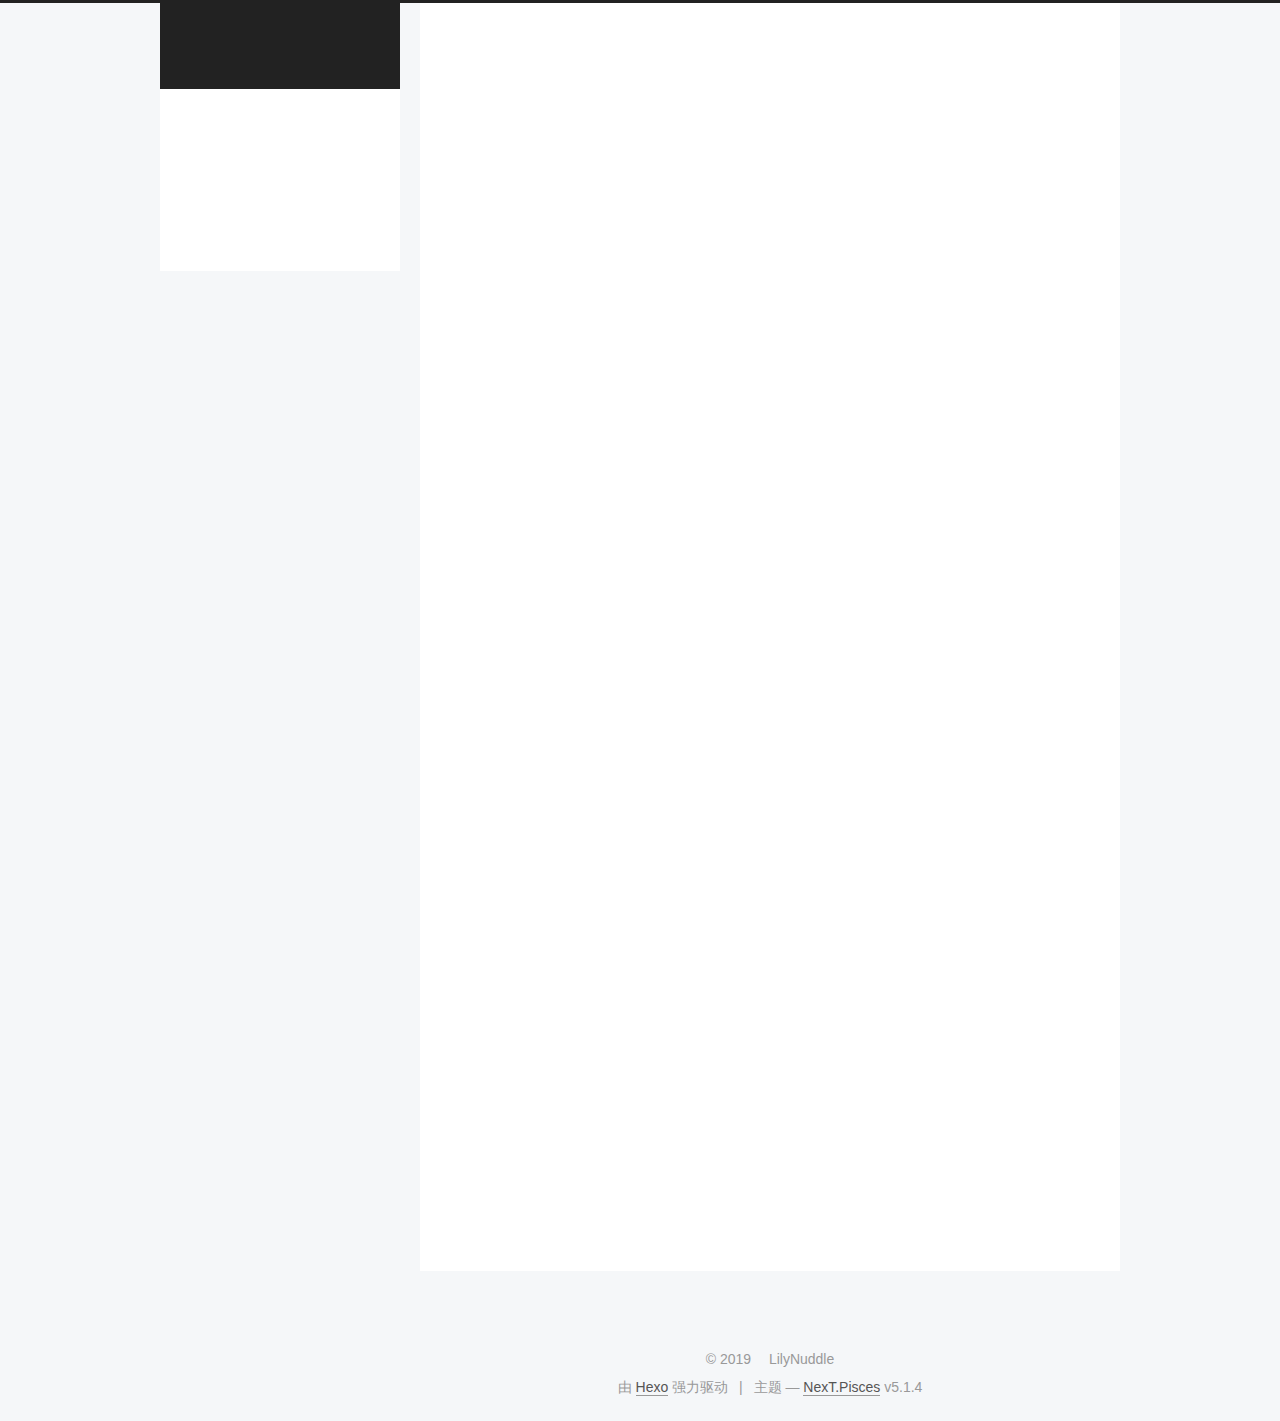
==== commit d89a4908: "Site updated: 2019-09-20 15:25:11" ====
--- a/index.html
+++ b/index.html
@@ -5,7 +5,7 @@
   
 
 
-<html class="theme-next mist use-motion" lang="">
+<html class="theme-next pisces use-motion" lang="zh-Hans">
 <head><meta name="generator" content="Hexo 3.8.0">
   <meta charset="UTF-8">
 <meta http-equiv="X-UA-Compatible" content="IE=edge">
@@ -83,7 +83,7 @@
 <meta property="og:title" content="Hexo">
 <meta property="og:url" content="http://yoursite.com/index.html">
 <meta property="og:site_name" content="Hexo">
-<meta property="og:locale" content="default">
+<meta property="og:locale" content="zh-Hans">
 <meta name="twitter:card" content="summary">
 <meta name="twitter:title" content="Hexo">
 
@@ -93,7 +93,7 @@
   var NexT = window.NexT || {};
   var CONFIG = {
     root: '/',
-    scheme: 'Mist',
+    scheme: 'Pisces',
     version: '5.1.4',
     sidebar: {"position":"left","display":"post","offset":12,"b2t":false,"scrollpercent":false,"onmobile":false},
     fancybox: true,
@@ -101,7 +101,7 @@
     motion: {"enable":true,"async":false,"transition":{"post_block":"fadeIn","post_header":"slideDownIn","post_body":"slideDownIn","coll_header":"slideLeftIn","sidebar":"slideUpIn"}},
     duoshuo: {
       userId: '0',
-      author: 'Author'
+      author: '博主'
     },
     algolia: {
       applicationID: '',
@@ -133,7 +133,7 @@
 
 </head>
 
-<body itemscope="" itemtype="http://schema.org/WebPage" lang="default">
+<body itemscope="" itemtype="http://schema.org/WebPage" lang="zh-Hans">
 
   
   
@@ -182,17 +182,37 @@
             
               <i class="menu-item-icon fa fa-fw fa-home"></i> <br>
             
-            Home
+            首页
           </a>
         </li>
       
         
+        <li class="menu-item menu-item-tags">
+          <a href="/tags/" rel="section">
+            
+              <i class="menu-item-icon fa fa-fw fa-tags"></i> <br>
+            
+            标签
+          </a>
+        </li>
+      
+        
+        <li class="menu-item menu-item-categories">
+          <a href="/categories/" rel="section">
+            
+              <i class="menu-item-icon fa fa-fw fa-th"></i> <br>
+            
+            分类
+          </a>
+        </li>
+      
+        
         <li class="menu-item menu-item-archives">
           <a href="/archives/" rel="section">
             
               <i class="menu-item-icon fa fa-fw fa-archive"></i> <br>
             
-            Archives
+            归档
           </a>
         </li>
       
@@ -234,7 +254,7 @@
     <span hidden itemprop="author" itemscope="" itemtype="http://schema.org/Person">
       <meta itemprop="name" content="LilyNuddle">
       <meta itemprop="description" content="">
-      <meta itemprop="image" content="/images/avatar.gif">
+      <meta itemprop="image" content="/images/cat.jpg">
     </span>
 
     <span hidden itemprop="publisher" itemscope="" itemtype="http://schema.org/Organization">
@@ -258,9 +278,9 @@
                 <i class="fa fa-calendar-o"></i>
               </span>
               
-                <span class="post-meta-item-text">Posted on</span>
-              
-              <time title="Post created" itemprop="dateCreated datePublished" datetime="2019-01-18T10:14:24+08:00">
+                <span class="post-meta-item-text">发表于</span>
+              
+              <time title="创建于" itemprop="dateCreated datePublished" datetime="2019-01-18T10:14:24+08:00">
                 2019-01-18
               </time>
             
@@ -270,6 +290,28 @@
             
           </span>
 
+          
+            <span class="post-category">
+            
+              <span class="post-meta-divider">|</span>
+            
+              <span class="post-meta-item-icon">
+                <i class="fa fa-folder-o"></i>
+              </span>
+              
+                <span class="post-meta-item-text">分类于</span>
+              
+              
+                <span itemprop="about" itemscope="" itemtype="http://schema.org/Thing">
+                  <a href="/categories/Test1/" itemprop="url" rel="index">
+                    <span itemprop="name">Test1</span>
+                  </a>
+                </span>
+
+                
+                
+              
+            </span>
           
 
           
@@ -353,7 +395,7 @@
     <span hidden itemprop="author" itemscope="" itemtype="http://schema.org/Person">
       <meta itemprop="name" content="LilyNuddle">
       <meta itemprop="description" content="">
-      <meta itemprop="image" content="/images/avatar.gif">
+      <meta itemprop="image" content="/images/cat.jpg">
     </span>
 
     <span hidden itemprop="publisher" itemscope="" itemtype="http://schema.org/Organization">
@@ -377,9 +419,9 @@
                 <i class="fa fa-calendar-o"></i>
               </span>
               
-                <span class="post-meta-item-text">Posted on</span>
-              
-              <time title="Post created" itemprop="dateCreated datePublished" datetime="2019-01-18T10:12:15+08:00">
+                <span class="post-meta-item-text">发表于</span>
+              
+              <time title="创建于" itemprop="dateCreated datePublished" datetime="2019-01-18T10:12:15+08:00">
                 2019-01-18
               </time>
             
@@ -389,6 +431,28 @@
             
           </span>
 
+          
+            <span class="post-category">
+            
+              <span class="post-meta-divider">|</span>
+            
+              <span class="post-meta-item-icon">
+                <i class="fa fa-folder-o"></i>
+              </span>
+              
+                <span class="post-meta-item-text">分类于</span>
+              
+              
+                <span itemprop="about" itemscope="" itemtype="http://schema.org/Thing">
+                  <a href="/categories/Test1/" itemprop="url" rel="index">
+                    <span itemprop="name">Test1</span>
+                  </a>
+                </span>
+
+                
+                
+              
+            </span>
           
 
           
@@ -498,6 +562,8 @@
         <div class="site-overview">
           <div class="site-author motion-element" itemprop="author" itemscope="" itemtype="http://schema.org/Person">
             
+              <img class="site-author-image" itemprop="image" src="/images/cat.jpg" alt="LilyNuddle">
+            
               <p class="site-author-name" itemprop="name">LilyNuddle</p>
               <p class="site-description motion-element" itemprop="description"></p>
           </div>
@@ -510,13 +576,31 @@
                 <a href="/archives/">
               
                   <span class="site-state-item-count">2</span>
-                  <span class="site-state-item-name">posts</span>
+                  <span class="site-state-item-name">日志</span>
                 </a>
               </div>
             
 
             
-
+              
+              
+              <div class="site-state-item site-state-categories">
+                <a href="/categories/index.html">
+                  <span class="site-state-item-count">1</span>
+                  <span class="site-state-item-name">分类</span>
+                </a>
+              </div>
+            
+
+            
+              
+              
+              <div class="site-state-item site-state-tags">
+                <a href="/tags/index.html">
+                  <span class="site-state-item-count">2</span>
+                  <span class="site-state-item-name">标签</span>
+                </a>
+              </div>
             
 
           </nav>
@@ -560,7 +644,7 @@
 </div>
 
 
-  <div class="powered-by">Powered by <a class="theme-link" target="_blank" href="https://hexo.io">Hexo</a></div>
+  <div class="powered-by">由 <a class="theme-link" target="_blank" href="https://hexo.io">Hexo</a> 强力驱动</div>
 
 
 
@@ -568,7 +652,7 @@
 
 
 
-  <div class="theme-info">Theme &mdash; <a class="theme-link" target="_blank" href="https://github.com/iissnan/hexo-theme-next">NexT.Mist</a> v5.1.4</div>
+  <div class="theme-info">主题 &mdash; <a class="theme-link" target="_blank" href="https://github.com/iissnan/hexo-theme-next">NexT.Pisces</a> v5.1.4</div>
 
 
 
@@ -668,6 +752,13 @@
   
   
 
+
+  <script type="text/javascript" src="/js/src/affix.js?v=5.1.4"></script>
+
+  <script type="text/javascript" src="/js/src/schemes/pisces.js?v=5.1.4"></script>
+
+
+
   
 
   
--- a/css/main.css
+++ b/css/main.css
@@ -189,7 +189,7 @@
   font-size: 14px;
   line-height: 2;
   color: #555;
-  background: #fff;
+  background: #f5f7f9;
 }
 @media (max-width: 767px) {
   body {
@@ -653,8 +653,8 @@
 @media (min-width: 992px) {
   .full-image.full-image.full-image.full-image {
     max-width: none;
-    width: 110%;
-    margin: 25px -5%;
+    width: 118%;
+    margin: 0 -9%;
   }
 }
 .blockquote-center,
@@ -940,11 +940,11 @@
   display: inline-block;
   padding: 0 20px;
   font-size: 14px;
-  color: #fff;
-  background: #222;
-  border: 2px solid #222;
+  color: #555;
+  background: #fff;
+  border: 2px solid #555;
   text-decoration: none;
-  border-radius: 0;
+  border-radius: 2px;
   transition-property: background-color;
   transition-duration: 0.2s;
   transition-timing-function: ease-in-out;
@@ -953,8 +953,8 @@
 }
 .btn:hover {
   border-color: #222;
-  color: #222;
-  background: #fff;
+  color: #fff;
+  background: #222;
 }
 .btn +.btn {
   margin: 0 0 8px 8px;
@@ -1066,7 +1066,7 @@
   width: 24px;
   background: #222;
   font-size: 12px;
-  opacity: 1;
+  opacity: 0.6;
   color: #fff;
   cursor: pointer;
   text-align: center;
@@ -1087,7 +1087,7 @@
   }
 }
 .back-to-top.back-to-top-on {
-  bottom: 19px;
+  bottom: 30px;
 }
 .header {
   background: transparent;
@@ -1136,7 +1136,7 @@
 .site-subtitle {
   margin-top: 10px;
   font-size: 13px;
-  color: #999;
+  color: #ddd;
 }
 .use-motion .brand {
   opacity: 0;
@@ -1209,7 +1209,8 @@
   transition-timing-function: ease-in-out;
   transition-delay: 0s;
 }
-.menu .menu-item a:hover {
+.menu .menu-item a:hover,
+.menu-item-active a {
   border-bottom-color: #222;
 }
 .menu .menu-item .fa {
@@ -1738,20 +1739,20 @@
   display: block;
   margin: 0 auto;
   padding: 2px;
-  max-width: 96px;
+  max-width: 120px;
   height: auto;
-  border: 2px solid #333;
+  border: 1px solid #eee;
 }
 .site-author-name {
-  margin: 5px 0 0;
+  margin: 0;
   text-align: center;
-  color: #f5f5f5;
-  font-weight: normal;
+  color: #222;
+  font-weight: 600;
 }
 .site-description {
-  margin-top: 5px;
+  margin-top: 0;
   text-align: center;
-  font-size: 14px;
+  font-size: 13px;
   color: #999;
 }
 .site-state {
@@ -1763,7 +1764,7 @@
 .site-state-item {
   display: inline-block;
   padding: 0 15px;
-  border-left: 1px solid #333;
+  border-left: 1px solid #eee;
 }
 .site-state-item:first-child {
   border-left: none;
@@ -1776,11 +1777,11 @@
   text-align: center;
   color: inherit;
   font-weight: 600;
-  font-size: 18px;
+  font-size: 16px;
 }
 .site-state-item-name {
   font-size: 13px;
-  color: inherit;
+  color: #999;
 }
 .feed-link {
   margin-top: 20px;
@@ -1822,7 +1823,7 @@
   width: 4px;
   height: 4px;
   border-radius: 50%;
-  background: #f9469f;
+  background: #ff6222;
 }
 .links-of-blogroll {
   font-size: 13px;
@@ -1860,7 +1861,7 @@
   color: #555;
 }
 .sidebar-nav li:hover {
-  color: #f5f5f5;
+  color: #fc6423;
 }
 .page-post-detail .sidebar-nav-toc {
   padding: 0 5px;
@@ -1869,11 +1870,11 @@
   margin-left: 10px;
 }
 .sidebar-nav .sidebar-nav-active {
-  color: #87daff;
-  border-bottom-color: #87daff;
+  color: #fc6423;
+  border-bottom-color: #fc6423;
 }
 .sidebar-nav .sidebar-nav-active:hover {
-  color: #87daff;
+  color: #fc6423;
 }
 .sidebar-panel {
   display: none;
@@ -1906,12 +1907,12 @@
   transition-timing-function: ease-in-out;
   transition-delay: 0s;
   transition-property: all;
-  color: #999;
-  border-bottom-color: #555;
+  color: #666;
+  border-bottom-color: #ccc;
 }
 .post-toc ol a:hover {
-  color: #ccc;
-  border-bottom-color: #ccc;
+  color: #000;
+  border-bottom-color: #000;
 }
 .post-toc .nav-item {
   overflow: hidden;
@@ -1933,14 +1934,14 @@
   display: block;
 }
 .post-toc .nav .active > a {
-  color: #87daff;
-  border-bottom-color: #87daff;
+  color: #fc6423;
+  border-bottom-color: #fc6423;
 }
 .post-toc .nav .active-current > a {
-  color: #87daff;
+  color: #fc6423;
 }
 .post-toc .nav .active-current > a:hover {
-  color: #87daff;
+  color: #fc6423;
 }
 .footer {
   font-size: 14px;
@@ -2345,6 +2346,16 @@
   transform: translate(-50%, -50%);
   color: #ccc;
 }
+@media (min-width: 768px) and (max-width: 991px) {
+  .busuanzi-count {
+    width: auto;
+  }
+}
+@media (max-width: 767px) {
+  .busuanzi-count {
+    width: auto;
+  }
+}
 .site-uv,
 .site-pv,
 .page-pv {
@@ -2580,83 +2591,403 @@
   }
 }
 .page-post-detail .sidebar-toggle-line {
-  background: #87daff;
+  background: #fc6423;
 }
 .page-post-detail .comments {
   overflow: hidden;
 }
-@media (max-width: 767px) {
-  .header-inner,
-  .container .main-inner,
+.header {
+  position: relative;
+  margin: 0 auto;
+  width: 960px;
+}
+@media (min-width: 768px) and (max-width: 991px) {
+  .header {
+    width: auto;
+  }
+}
+@media (max-width: 767px) {
+  .header {
+    width: auto;
+  }
+}
+.header-inner {
+  position: absolute;
+  top: 0;
+  overflow: hidden;
+  padding: 0;
+  width: 240px;
+  background: #fff;
+  box-shadow: initial;
+  border-radius: initial;
+}
+@media (min-width: 1600px) {
+  .container .header-inner {
+    width: 240px;
+  }
+}
+@media (min-width: 768px) and (max-width: 991px) {
+  .header-inner {
+    position: relative;
+    width: auto;
+    border-radius: initial;
+  }
+}
+@media (max-width: 767px) {
+  .header-inner {
+    position: relative;
+    width: auto;
+    border-radius: initial;
+  }
+}
+.main:before,
+.main:after {
+  content: " ";
+  display: table;
+}
+.main:after {
+  clear: both;
+}
+@media (min-width: 768px) and (max-width: 991px) {
+  .main {
+    padding-bottom: 100px;
+  }
+}
+@media (max-width: 767px) {
+  .main {
+    padding-bottom: 100px;
+  }
+}
+.container .main-inner {
+  width: 960px;
+}
+@media (min-width: 768px) and (max-width: 991px) {
+  .container .main-inner {
+    width: auto;
+  }
+}
+@media (max-width: 767px) {
+  .container .main-inner {
+    width: auto;
+  }
+}
+.content-wrap {
+  float: right;
+  box-sizing: border-box;
+  padding: 40px;
+  width: 700px;
+  background: #fff;
+  min-height: 700px;
+  box-shadow: initial;
+  border-radius: initial;
+}
+@media (min-width: 768px) and (max-width: 991px) {
+  .content-wrap {
+    width: 100%;
+    padding: 20px;
+    border-radius: initial;
+  }
+}
+@media (max-width: 767px) {
+  .content-wrap {
+    width: 100%;
+    padding: 20px;
+    min-height: auto;
+    border-radius: initial;
+  }
+}
+.sidebar {
+  position: static;
+  float: left;
+  margin-top: 300px;
+  width: 240px;
+  background: #f5f7f9;
+  box-shadow: none;
+}
+@media (min-width: 768px) and (max-width: 991px) {
+  .sidebar {
+    display: none;
+  }
+}
+@media (max-width: 767px) {
+  .sidebar {
+    display: none;
+  }
+}
+.sidebar-toggle {
+  display: none;
+}
+.footer-inner {
+  width: 960px;
+  padding-left: 260px;
+}
+@media (min-width: 768px) and (max-width: 991px) {
   .footer-inner {
     width: auto;
-  }
-}
-embed {
-  display: block;
-  margin: 0px auto 25px auto;
-}
-.custom-logo .site-meta-headline {
-  text-align: center;
-}
-.custom-logo .brand {
+    padding-left: 0 !important;
+    padding-right: 0 !important;
+  }
+}
+@media (max-width: 767px) {
+  .footer-inner {
+    width: auto;
+    padding-left: 0 !important;
+    padding-right: 0 !important;
+  }
+}
+.sidebar-position-right .header-inner {
+  right: 0;
+}
+.sidebar-position-right .content-wrap {
+  float: left;
+}
+.sidebar-position-right .sidebar {
+  float: right;
+}
+.sidebar-position-right .footer-inner {
+  padding-left: 0;
+  padding-right: 260px;
+}
+.site-brand-wrapper {
+  position: relative;
+}
+.site-meta {
+  padding: 20px 0;
+  color: #fff;
+  background: #222;
+}
+@media (min-width: 768px) and (max-width: 991px) {
+  .site-meta {
+    box-shadow: 0 0 16px rgba(0,0,0,0.5);
+  }
+}
+@media (max-width: 767px) {
+  .site-meta {
+    box-shadow: 0 0 16px rgba(0,0,0,0.5);
+  }
+}
+.brand {
+  padding: 0;
   background: none;
 }
-.custom-logo .site-title {
-  margin: 10px auto 0;
-  font-size: 24px;
-  color: #222;
-}
-.custom-logo .site-title a {
-  border: none;
-}
-.custom-logo-image {
-  margin: 0 auto;
-  padding: 5px;
-  max-width: 150px;
-  background: #fff;
-}
-@media (max-width: 767px) {
-  .site-nav {
-    position: absolute;
-    left: 0;
-    top: 52px;
-    margin: 0;
-    width: 100%;
-    padding: 0;
-    background: #fff;
-    border-bottom: 1px solid #ddd;
-    z-index: 1050;
-  }
-}
-@media (max-width: 767px) {
-  .menu {
-    text-align: left;
-  }
-}
-@media (max-width: 767px) {
-  .menu .menu-item {
-    display: block;
-    margin: 0 10px;
-    vertical-align: top;
-  }
-}
-@media (max-width: 767px) {
-  .menu .menu-item br {
-    display: none;
-  }
-}
-@media (max-width: 767px) {
-  .menu .menu-item a {
-    padding: 5px 10px;
-  }
-}
-.menu .menu-item .fa {
-  margin-right: 0;
+.brand:hover {
+  color: #fff;
+}
+.site-subtitle {
+  margin: 10px 10px 0;
+  font-weight: initial;
 }
 .site-search form {
   display: none;
 }
+.site-nav {
+  border-top: none;
+}
+@media (min-width: 768px) and (max-width: 991px) {
+  .site-nav {
+    display: none !important;
+  }
+}
+@media (min-width: 768px) and (max-width: 991px) {
+  .site-nav-on {
+    display: block !important;
+  }
+}
+.menu .menu-item {
+  display: block;
+  margin: 0;
+}
+.menu .menu-item a {
+  position: relative;
+  box-sizing: border-box;
+  padding: 5px 20px;
+  text-align: left;
+  line-height: inherit;
+  transition-property: background-color;
+  transition-duration: 0.2s;
+  transition-timing-function: ease-in-out;
+  transition-delay: 0s;
+}
+.menu .menu-item a:hover,
+.menu-item-active a {
+  background: #f9f9f9;
+  border-bottom-color: #fff;
+}
+.menu .menu-item br {
+  display: none;
+}
+.menu-item-active a:after {
+  content: " ";
+  position: absolute;
+  top: 50%;
+  margin-top: -3px;
+  right: 15px;
+  width: 6px;
+  height: 6px;
+  border-radius: 50%;
+  background-color: #bbb;
+}
+.btn-bar {
+  background-color: #fff;
+}
+.site-nav-toggle {
+  left: 20px;
+  top: 50%;
+  -webkit-transform: translateY(-50%);
+  -webkit-transform: translateY(-50%);
+  -moz-transform: translateY(-50%);
+  -ms-transform: translateY(-50%);
+  -o-transform: translateY(-50%);
+  transform: translateY(-50%);
+}
+@media (min-width: 768px) and (max-width: 991px) {
+  .site-nav-toggle {
+    display: block;
+  }
+}
+.use-motion .sidebar .motion-element {
+  opacity: 1;
+}
+.sidebar {
+  margin-left: -100%;
+  right: auto;
+  bottom: auto;
+  -webkit-transform: none;
+}
+.sidebar-inner {
+  box-sizing: border-box;
+  width: 240px;
+  color: #555;
+  background: #fff;
+  box-shadow: initial;
+  border-radius: initial;
+  opacity: 0;
+}
+.sidebar-inner.affix {
+  position: fixed;
+  top: 12px;
+}
+.sidebar-inner.affix-bottom {
+  position: absolute;
+}
+.site-overview {
+  text-align: left;
+}
+.site-author:before,
+.site-author:after {
+  content: " ";
+  display: table;
+}
+.site-author:after {
+  clear: both;
+}
+.sidebar a {
+  color: #555;
+}
+.sidebar a:hover {
+  color: #222;
+}
+.site-state-item {
+  padding: 0 10px;
+}
+.links-of-author-item a:before {
+  display: none;
+}
+.links-of-author-item a {
+  border-bottom: none;
+  text-decoration: underline;
+}
+.feed-link {
+  border-top: 1px dotted #ccc;
+  border-bottom: 1px dotted #ccc;
+  text-align: center;
+}
+.feed-link a {
+  display: block;
+  color: #fc6423;
+  border: none;
+}
+.feed-link a:hover {
+  background: none;
+  color: #e34603;
+}
+.feed-link a:hover i {
+  color: #e34603;
+}
+.links-of-author {
+  display: flex;
+  flex-wrap: wrap;
+  justify-content: center;
+}
+.links-of-author-item {
+  margin: 5px 0 0;
+  width: 50%;
+}
+.links-of-author-item a {
+  max-width: 216px;
+  box-sizing: border-box;
+  display: inline-block;
+  margin-right: 0;
+  margin-bottom: 0;
+  padding: 0 5px;
+  overflow: hidden;
+  white-space: nowrap;
+  text-overflow: ellipsis;
+}
+.links-of-author-item a {
+  display: block;
+  text-decoration: none;
+}
+.links-of-author-item a:hover {
+  border-radius: 4px;
+  background: #eee;
+}
+.links-of-author-item .fa {
+  margin-right: 2px;
+  font-size: 16px;
+}
+.links-of-author-item .fa-globe {
+  font-size: 15px;
+}
+.links-of-blogroll {
+  text-align: center;
+  margin-top: 20px;
+  padding: 3px 0 0;
+  border-top: 1px dotted #ccc;
+}
+.links-of-blogroll-title {
+  margin-top: 0;
+}
+.links-of-blogroll-item {
+  padding: 0;
+}
+.links-of-blogroll-inline:before,
+.links-of-blogroll-inline:after {
+  content: " ";
+  display: table;
+}
+.links-of-blogroll-inline:after {
+  clear: both;
+}
 .links-of-blogroll-inline .links-of-blogroll-item {
-  display: inline-block;
-}
+  margin: 5px 0 0;
+  width: 50%;
+  display: inline-block;
+  width: unset;
+}
+.links-of-blogroll-inline .links-of-blogroll-item a {
+  max-width: 216px;
+  box-sizing: border-box;
+  display: inline-block;
+  margin-right: 0;
+  margin-bottom: 0;
+  padding: 0 5px;
+  overflow: hidden;
+  white-space: nowrap;
+  text-overflow: ellipsis;
+}
+@media (max-width: 767px) {
+  .post-body {
+    text-align: justify;
+  }
+}
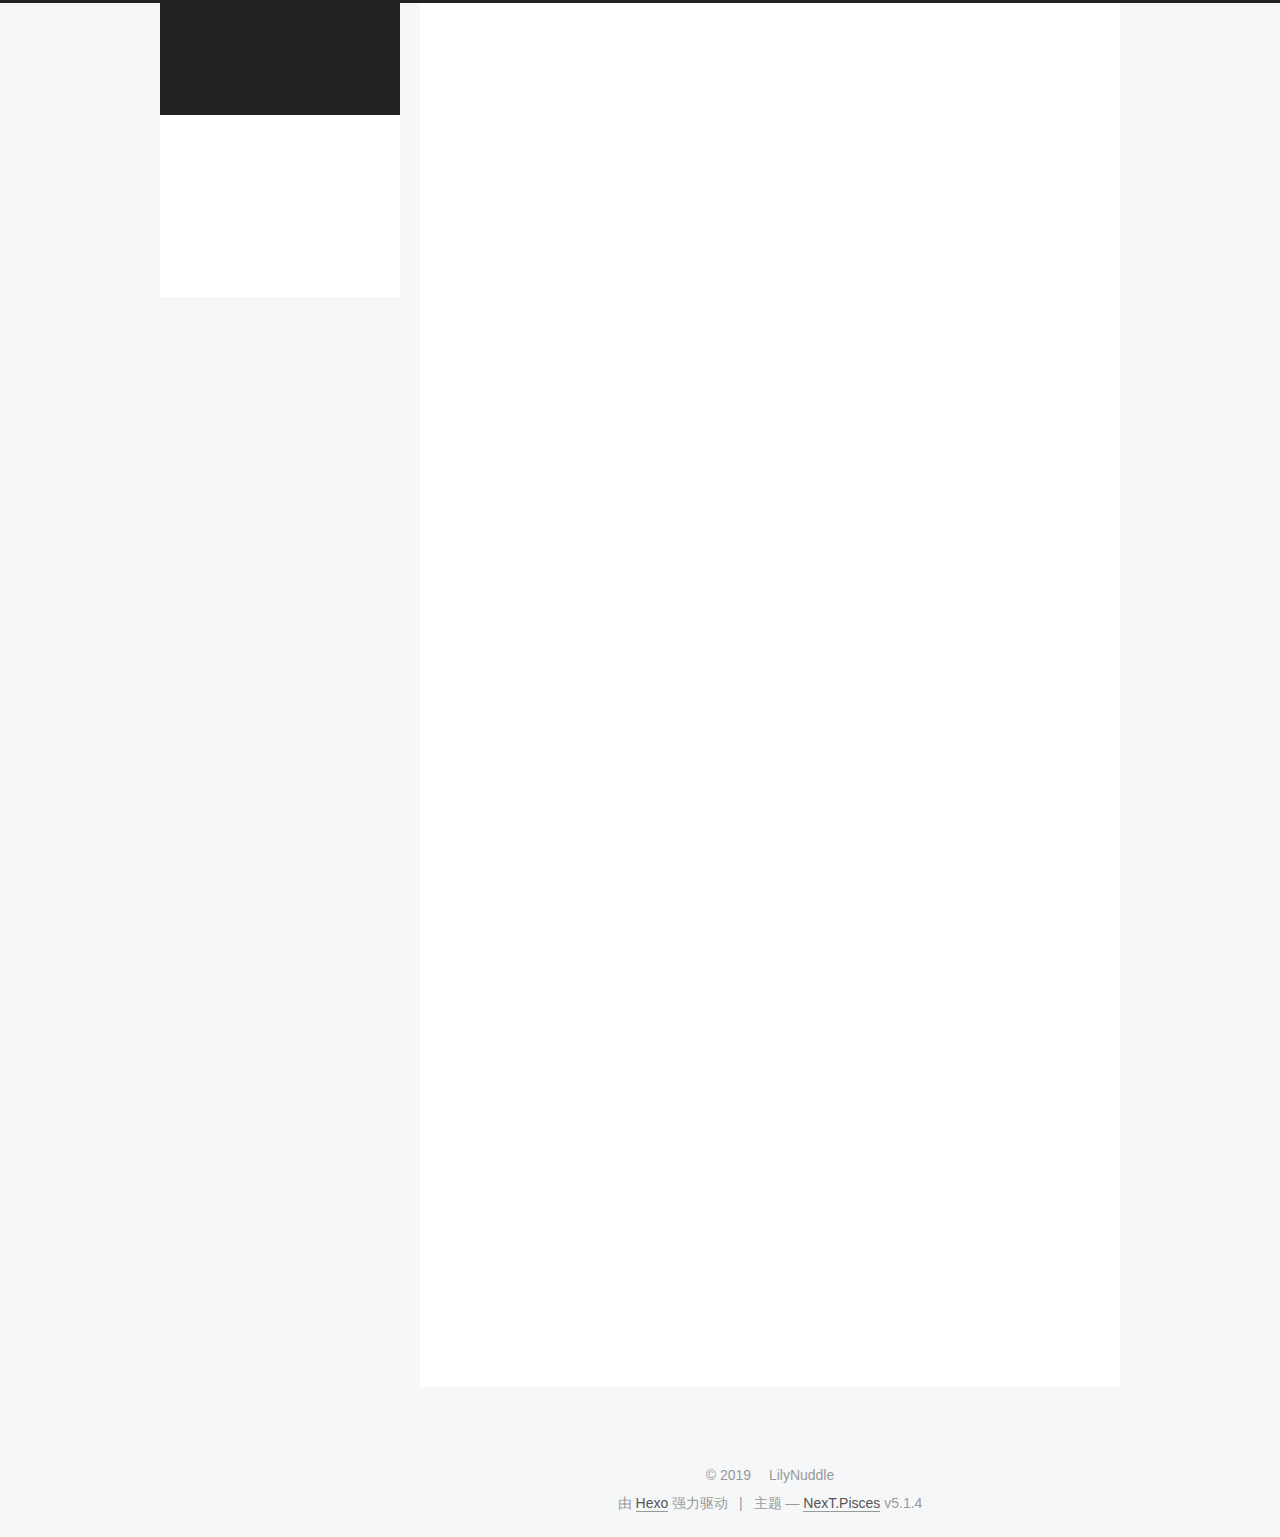
==== commit d6d790d7: "Site updated: 2019-09-26 12:02:35" ====
--- a/index.html
+++ b/index.html
@@ -80,12 +80,12 @@
 
 
 <meta property="og:type" content="website">
-<meta property="og:title" content="Hexo">
+<meta property="og:title" content="一个正经的博客">
 <meta property="og:url" content="http://yoursite.com/index.html">
-<meta property="og:site_name" content="Hexo">
+<meta property="og:site_name" content="一个正经的博客">
 <meta property="og:locale" content="zh-Hans">
 <meta name="twitter:card" content="summary">
-<meta name="twitter:title" content="Hexo">
+<meta name="twitter:title" content="一个正经的博客">
 
 
 
@@ -121,12 +121,22 @@
 
 
 
-  <title>Hexo</title>
-  
-
-
-
-
+  <title>一个正经的博客</title>
+  
+
+
+
+
+
+  <script type="text/javascript">
+    var _hmt = _hmt || [];
+    (function() {
+      var hm = document.createElement("script");
+      hm.src = "https://hm.baidu.com/hm.js?da6dcb515366df0ba055d247b4a111d9";
+      var s = document.getElementsByTagName("script")[0];
+      s.parentNode.insertBefore(hm, s);
+    })();
+  </script>
 
 
 
@@ -152,12 +162,12 @@
     <div class="custom-logo-site-title">
       <a href="/" class="brand" rel="start">
         <span class="logo-line-before"><i></i></span>
-        <span class="site-title">Hexo</span>
+        <span class="site-title">一个正经的博客</span>
         <span class="logo-line-after"><i></i></span>
       </a>
     </div>
       
-        <p class="site-subtitle"></p>
+        <p class="site-subtitle">信息安全的一名小学生</p>
       
   </div>
 
@@ -249,7 +259,7 @@
   
   
   <div class="post-block">
-    <link itemprop="mainEntityOfPage" href="http://yoursite.com/2019/01/18/test-my-site/">
+    <link itemprop="mainEntityOfPage" href="http://yoursite.com/2019/09/20/test-my-site/">
 
     <span hidden itemprop="author" itemscope="" itemtype="http://schema.org/Person">
       <meta itemprop="name" content="LilyNuddle">
@@ -258,7 +268,7 @@
     </span>
 
     <span hidden itemprop="publisher" itemscope="" itemtype="http://schema.org/Organization">
-      <meta itemprop="name" content="Hexo">
+      <meta itemprop="name" content="一个正经的博客">
     </span>
 
     
@@ -268,7 +278,7 @@
         
           <h1 class="post-title" itemprop="name headline">
                 
-                <a class="post-title-link" href="/2019/01/18/test-my-site/" itemprop="url">test_my_site</a></h1>
+                <a class="post-title-link" href="/2019/09/20/test-my-site/" itemprop="url">写在最前面</a></h1>
         
 
         <div class="post-meta">
@@ -280,8 +290,8 @@
               
                 <span class="post-meta-item-text">发表于</span>
               
-              <time title="创建于" itemprop="dateCreated datePublished" datetime="2019-01-18T10:14:24+08:00">
-                2019-01-18
+              <time title="创建于" itemprop="dateCreated datePublished" datetime="2019-09-20T00:00:00+08:00">
+                2019-09-20
               </time>
             
 
@@ -303,8 +313,8 @@
               
               
                 <span itemprop="about" itemscope="" itemtype="http://schema.org/Thing">
-                  <a href="/categories/Test1/" itemprop="url" rel="index">
-                    <span itemprop="name">Test1</span>
+                  <a href="/categories/随笔/" itemprop="url" rel="index">
+                    <span itemprop="name">随笔</span>
                   </a>
                 </span>
 
@@ -342,7 +352,8 @@
       
         
           
-            
+            <p>从2019年1月份就开始搭建博客，终于在历时8个月之后，成功完成了博客的搭建，以此来监督自己对自己的知识进行积累。博客主要记录技术相关文章和一些随便。</p>
+
           
         
       
@@ -399,7 +410,7 @@
     </span>
 
     <span hidden itemprop="publisher" itemscope="" itemtype="http://schema.org/Organization">
-      <meta itemprop="name" content="Hexo">
+      <meta itemprop="name" content="一个正经的博客">
     </span>
 
     
@@ -431,28 +442,6 @@
             
           </span>
 
-          
-            <span class="post-category">
-            
-              <span class="post-meta-divider">|</span>
-            
-              <span class="post-meta-item-icon">
-                <i class="fa fa-folder-o"></i>
-              </span>
-              
-                <span class="post-meta-item-text">分类于</span>
-              
-              
-                <span itemprop="about" itemscope="" itemtype="http://schema.org/Thing">
-                  <a href="/categories/Test1/" itemprop="url" rel="index">
-                    <span itemprop="name">Test1</span>
-                  </a>
-                </span>
-
-                
-                
-              
-            </span>
           
 
           
@@ -593,15 +582,6 @@
             
 
             
-              
-              
-              <div class="site-state-item site-state-tags">
-                <a href="/tags/index.html">
-                  <span class="site-state-item-count">2</span>
-                  <span class="site-state-item-name">标签</span>
-                </a>
-              </div>
-            
 
           </nav>
 
--- a/css/main.css
+++ b/css/main.css
@@ -1823,7 +1823,7 @@
   width: 4px;
   height: 4px;
   border-radius: 50%;
-  background: #ff6222;
+  background: #2182ec;
 }
 .links-of-blogroll {
   font-size: 13px;
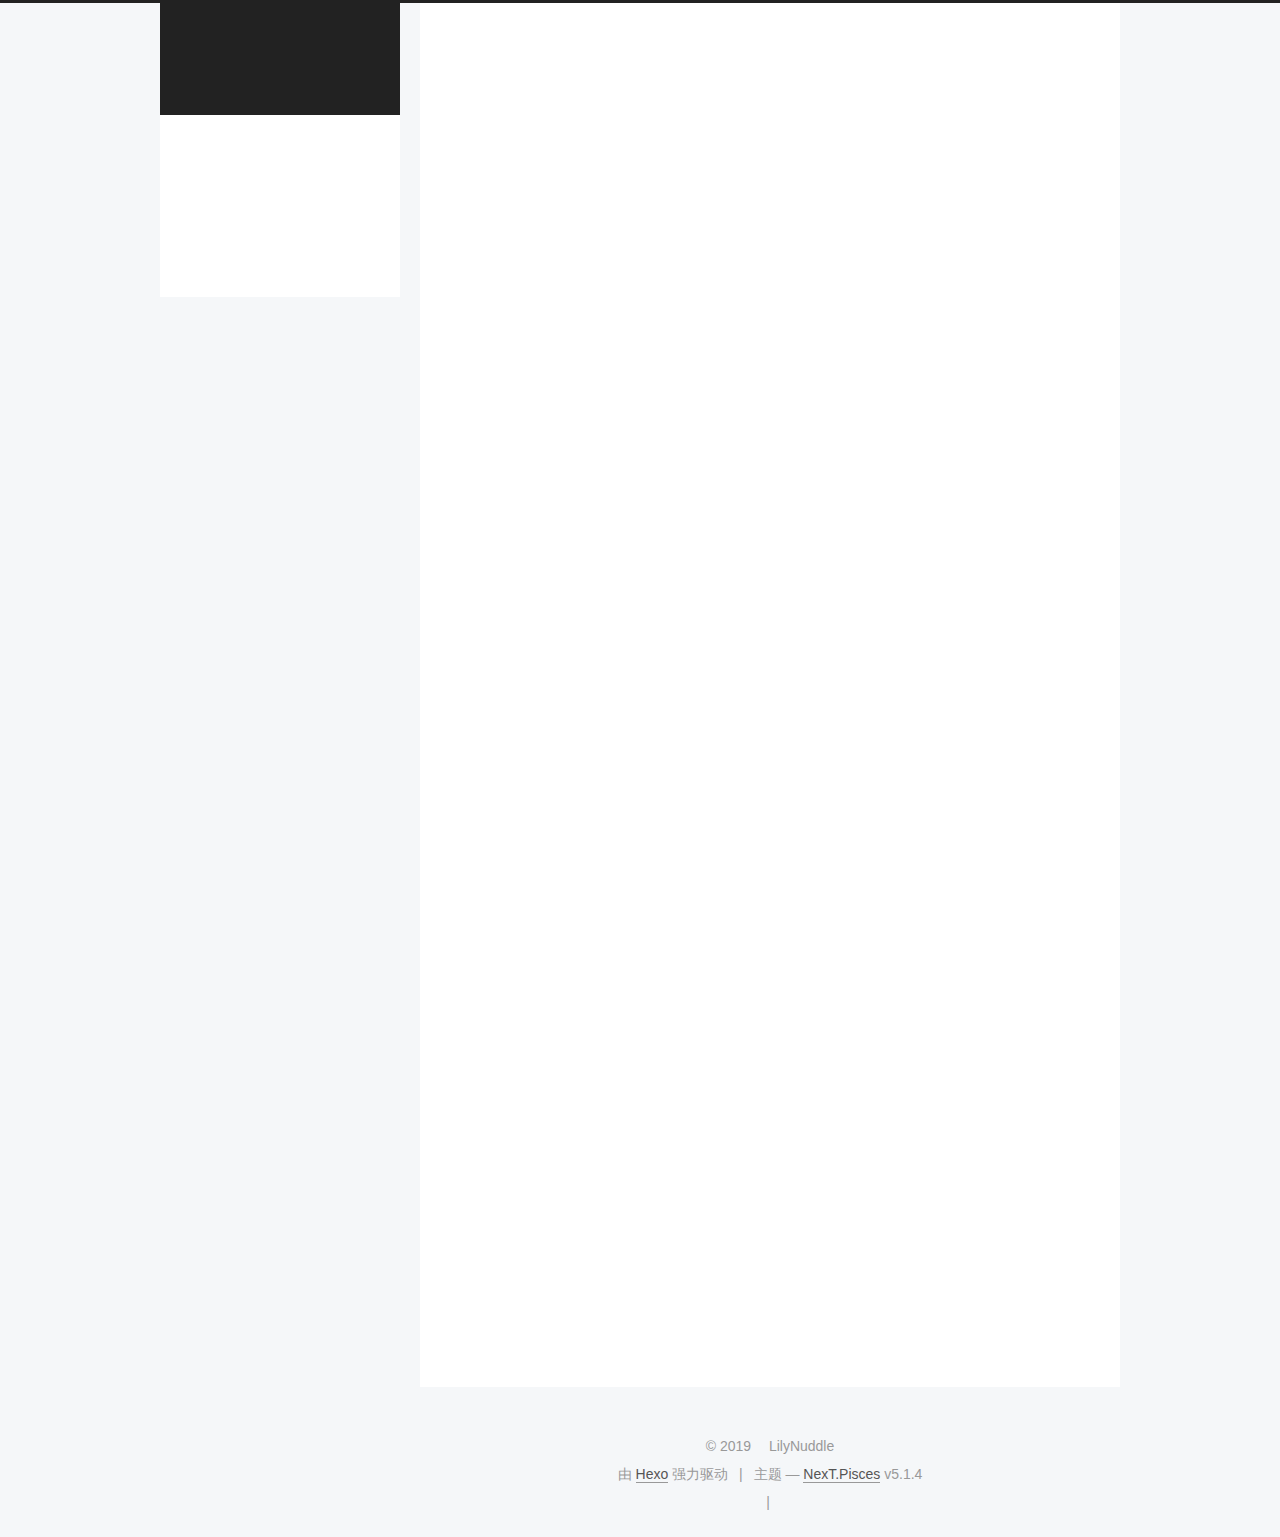
==== commit 3d84ac50: "Site updated: 2019-09-26 15:07:07" ====
--- a/index.html
+++ b/index.html
@@ -638,6 +638,26 @@
 
 
         
+<div class="busuanzi-count">
+  <script async src="https://dn-lbstatics.qbox.me/busuanzi/2.3/busuanzi.pure.mini.js"></script>
+
+  
+    <span class="site-uv">
+      <i class="fa fa-user"></i>
+      <span class="busuanzi-value" id="busuanzi_value_site_uv"></span>
+      
+    </span>
+  
+
+  
+    <span class="site-pv">
+      <i class="fa fa-eye"></i>
+      <span class="busuanzi-value" id="busuanzi_value_site_pv"></span>
+      
+    </span>
+  
+</div>
+
 
 
 
--- a/css/main.css
+++ b/css/main.css
@@ -1823,7 +1823,7 @@
   width: 4px;
   height: 4px;
   border-radius: 50%;
-  background: #2182ec;
+  background: #f8f;
 }
 .links-of-blogroll {
   font-size: 13px;
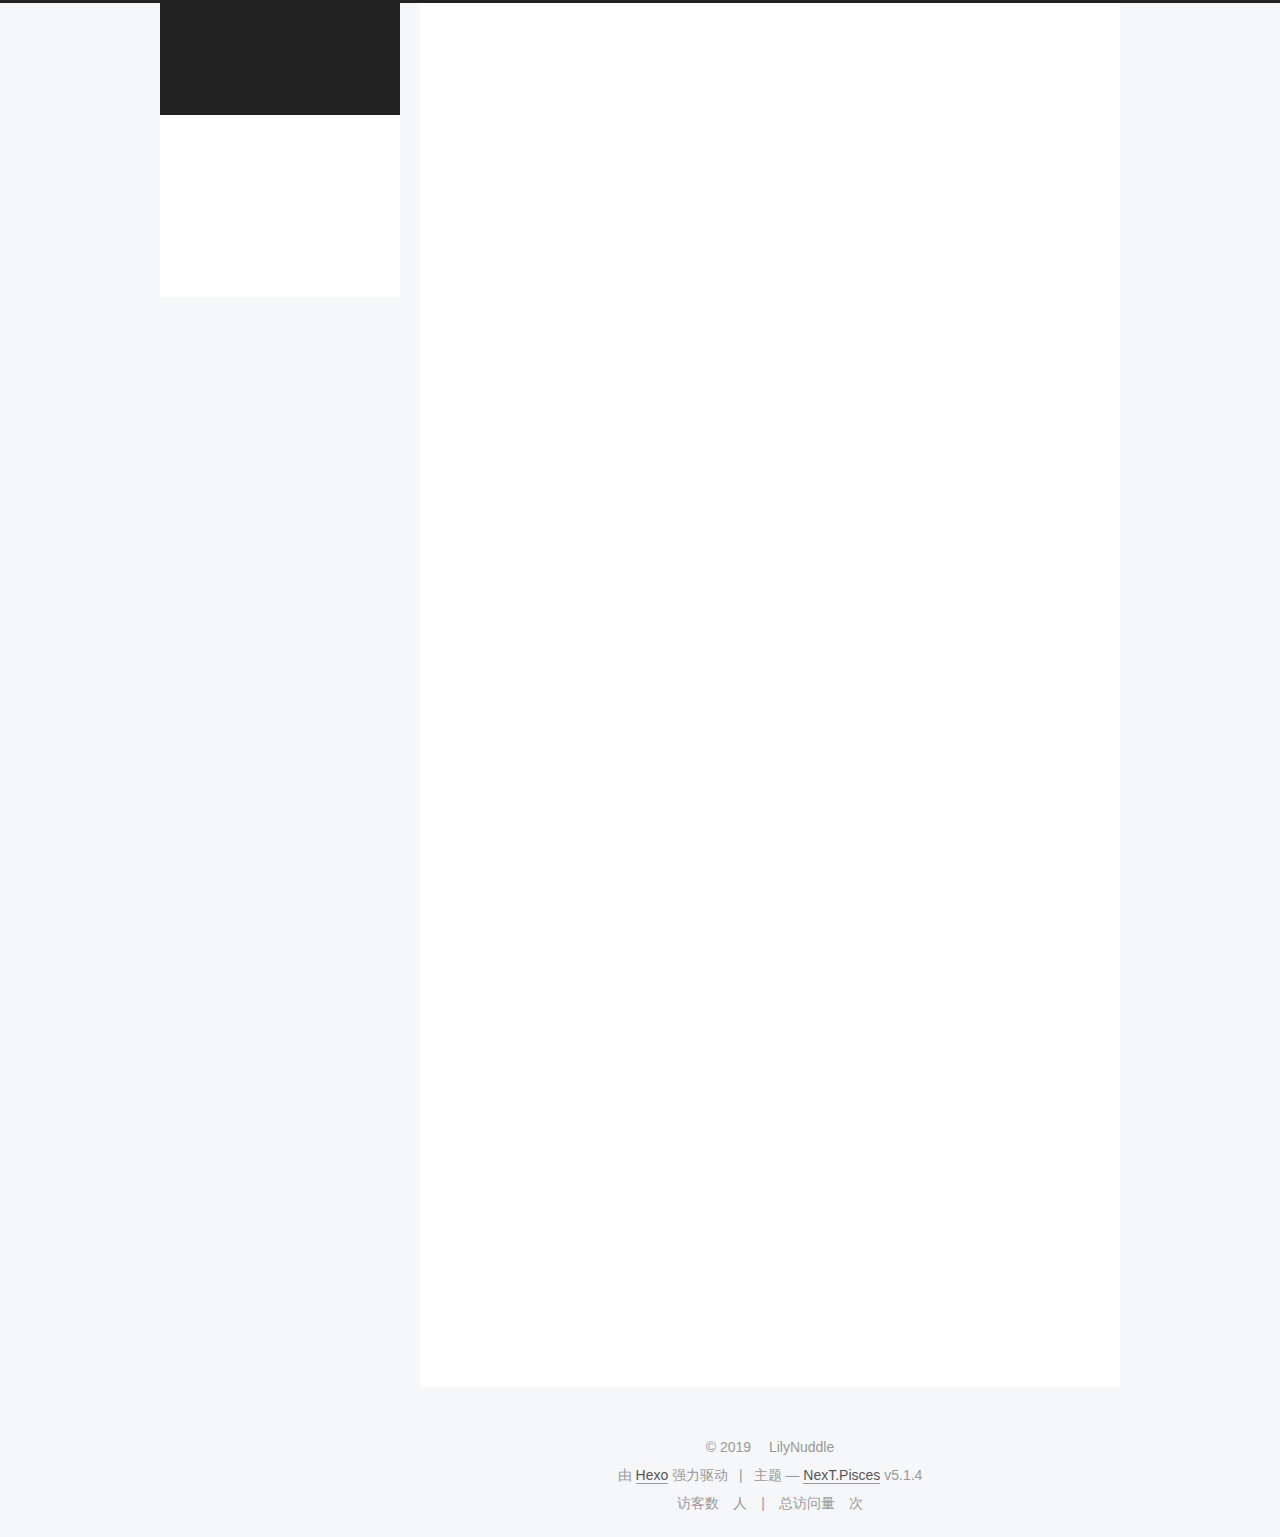
==== commit 7e06be1e: "Site updated: 2019-09-26 15:11:50" ====
--- a/index.html
+++ b/index.html
@@ -643,17 +643,17 @@
 
   
     <span class="site-uv">
-      <i class="fa fa-user"></i>
+      访客数
       <span class="busuanzi-value" id="busuanzi_value_site_uv"></span>
-      
+      人
     </span>
   
 
   
     <span class="site-pv">
-      <i class="fa fa-eye"></i>
+      总访问量
       <span class="busuanzi-value" id="busuanzi_value_site_pv"></span>
-      
+      次
     </span>
   
 </div>
--- a/css/main.css
+++ b/css/main.css
@@ -1823,7 +1823,7 @@
   width: 4px;
   height: 4px;
   border-radius: 50%;
-  background: #f8f;
+  background: #ac99ff;
 }
 .links-of-blogroll {
   font-size: 13px;
